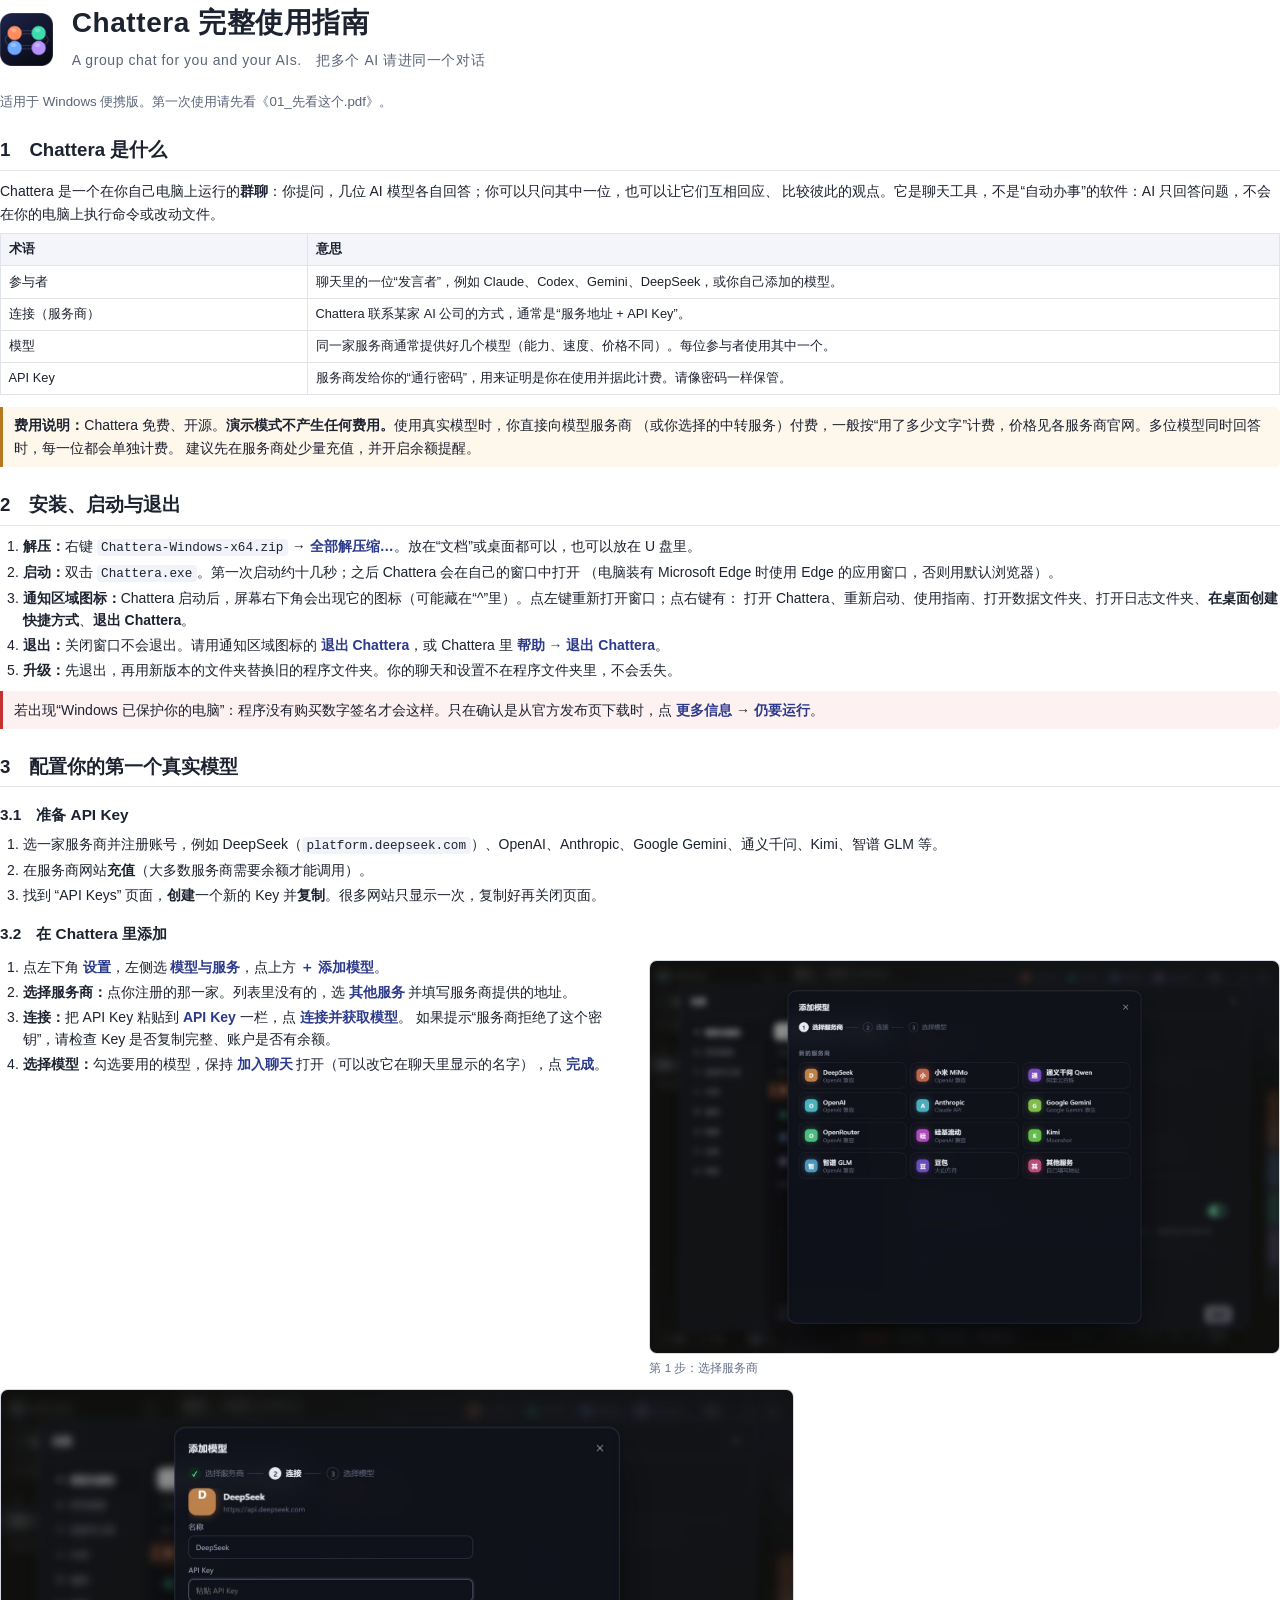
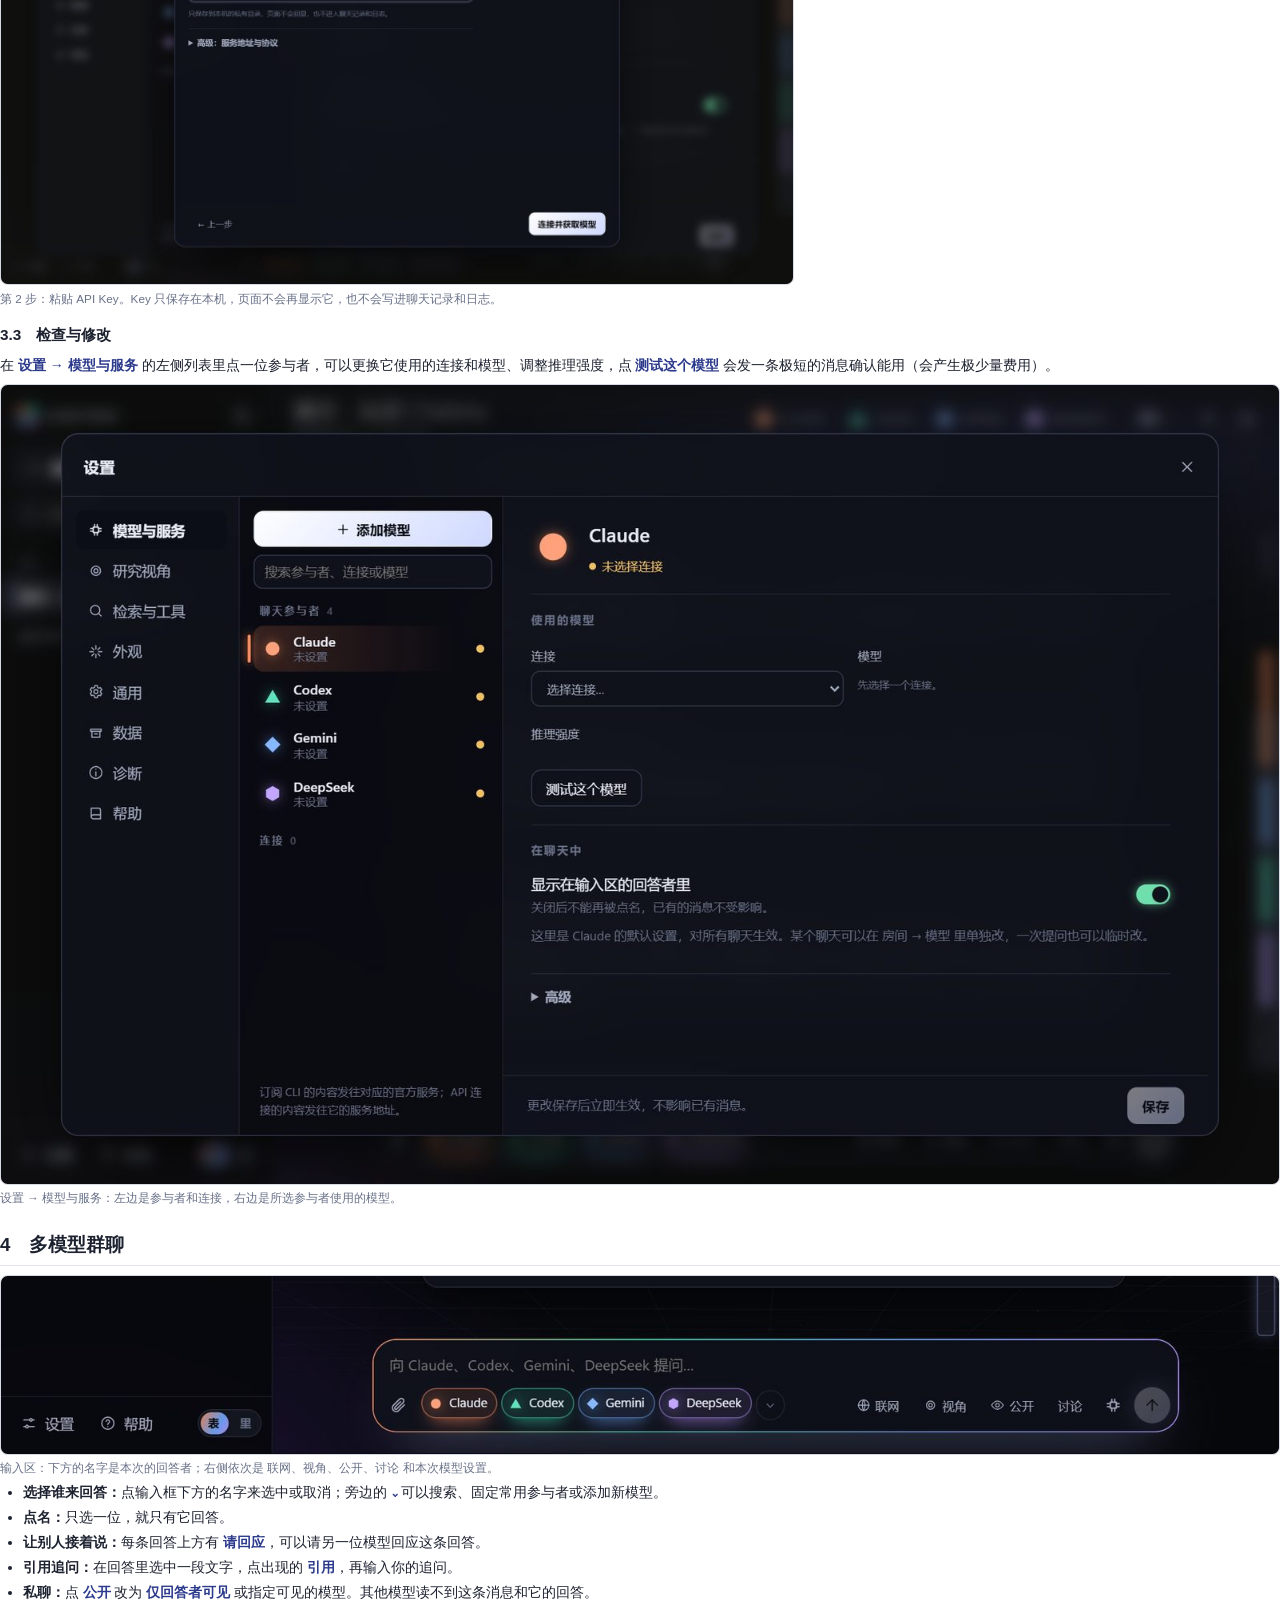
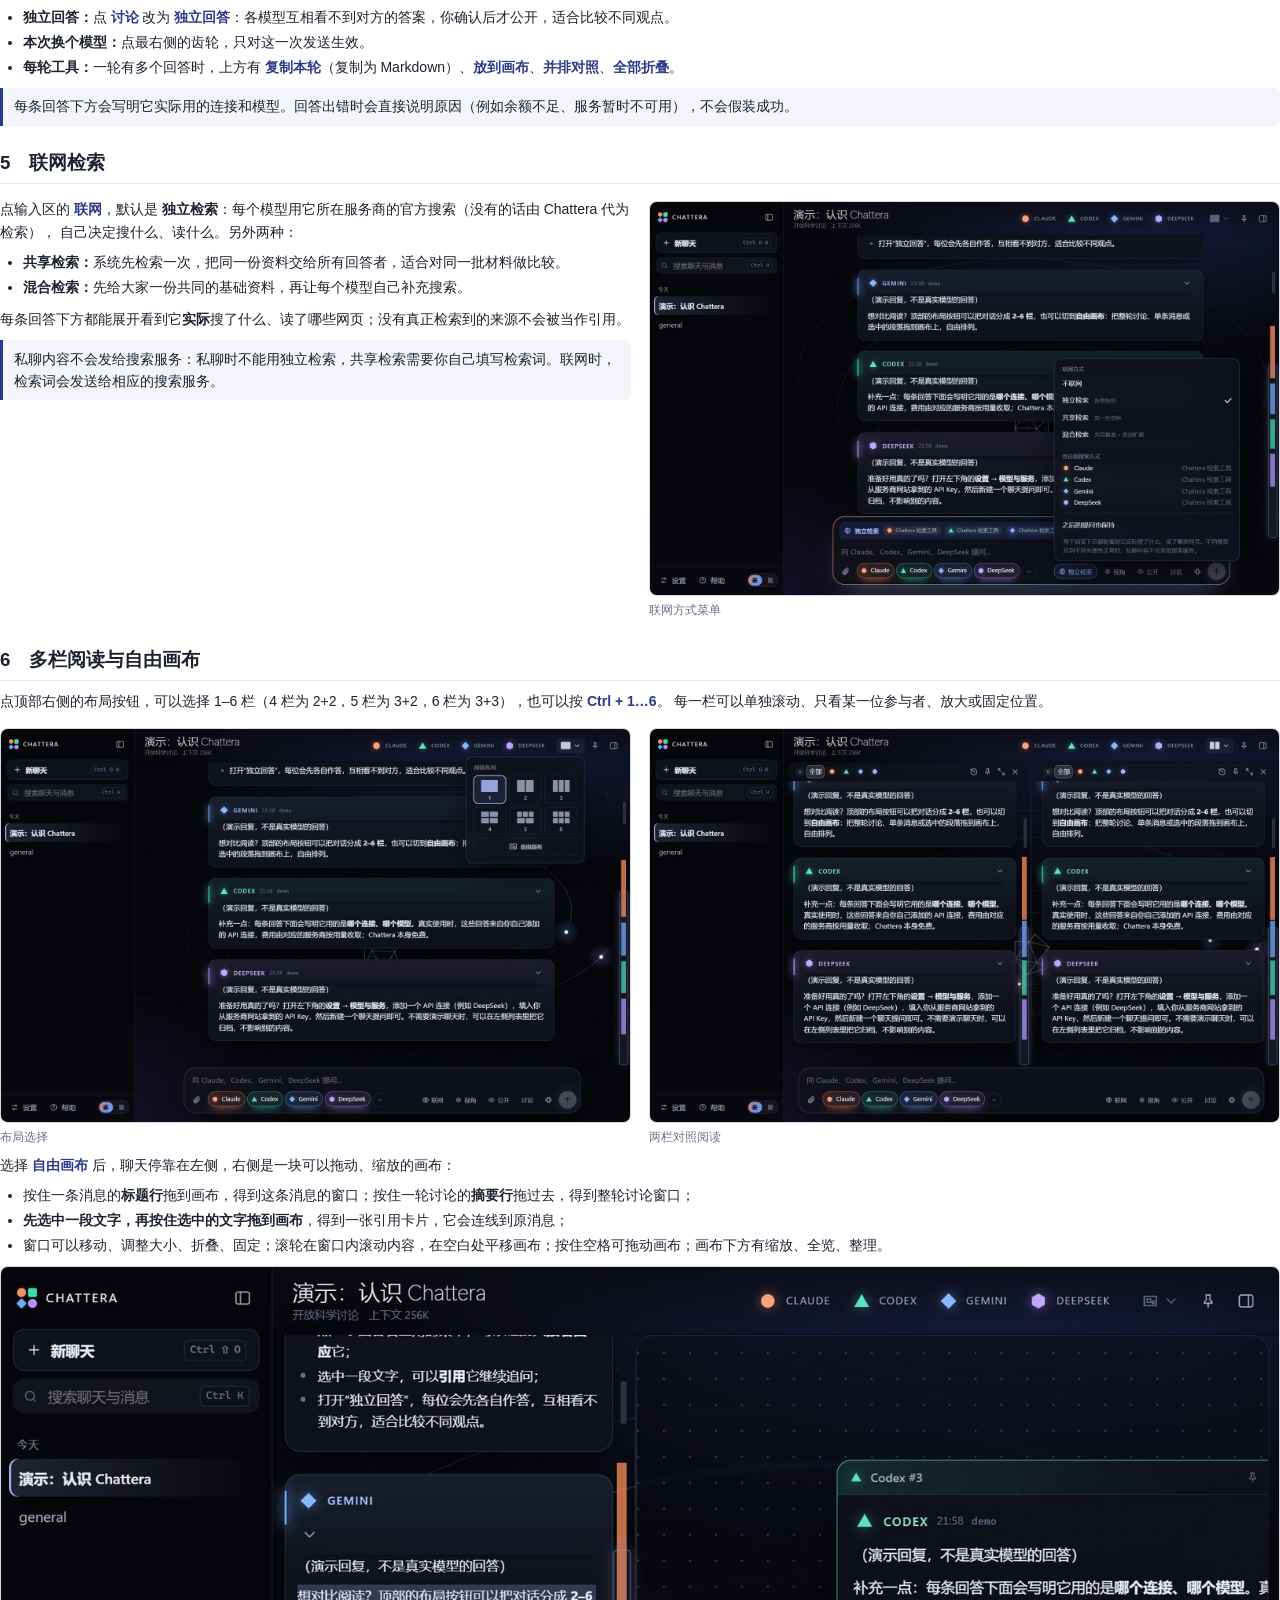
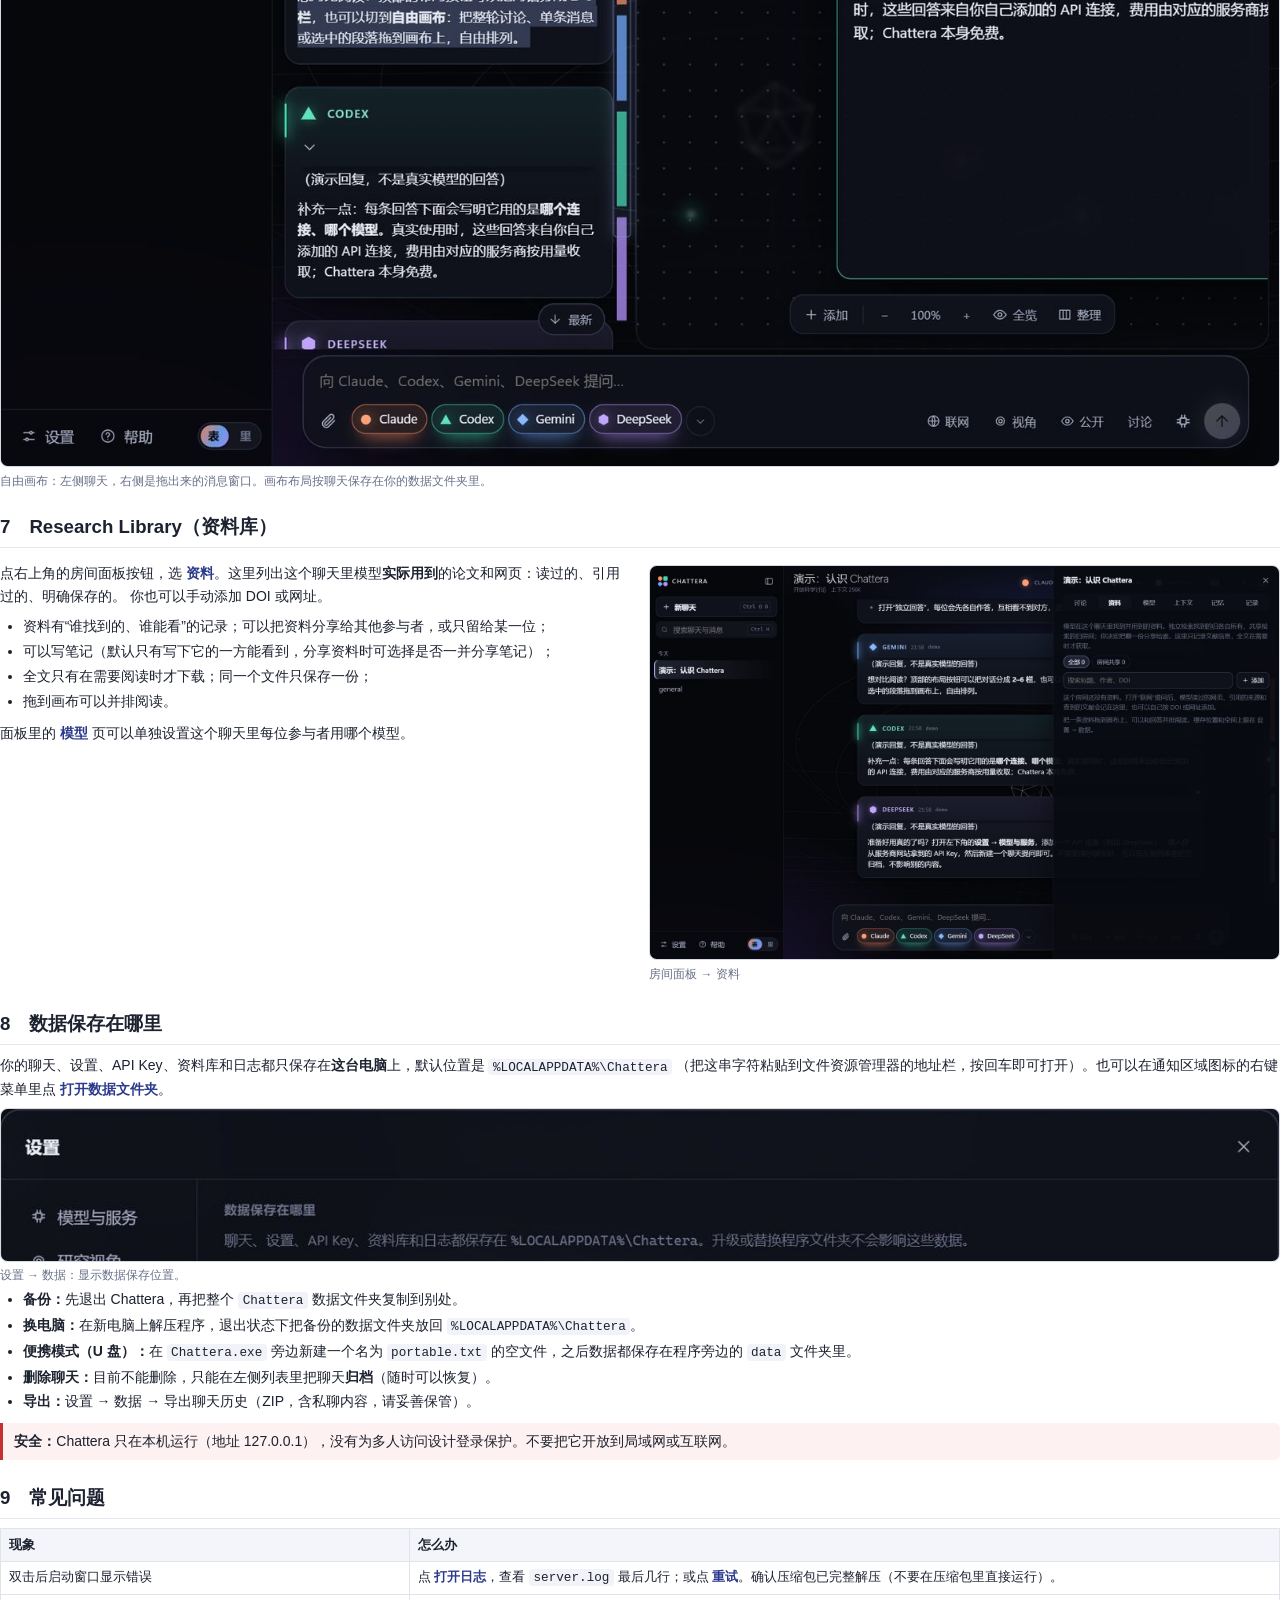
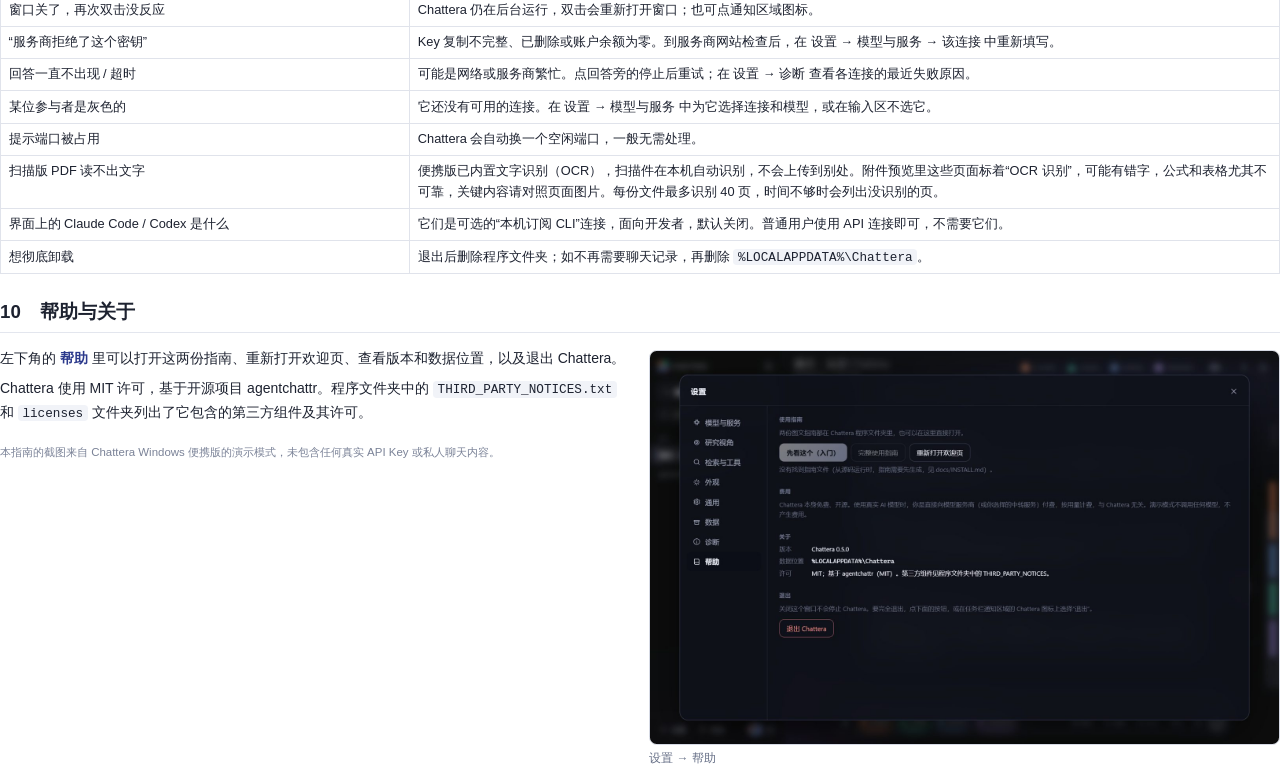
==== docs/user-guide/02_full.html @ 4029ac4f "Chattera 0.1.0: initial public release A group chat for you and your AIs. Local, chat-first multi-mo" ====
<!doctype html>
<html lang="zh-CN">
<head>
<meta charset="utf-8">
<title>Chattera 完整使用指南</title>
<link rel="stylesheet" href="guide.css">
</head>
<body>
<div class="cover">
  <img src="../../src/static/mc/favicon.ico" alt="">
  <div><h1>Chattera 完整使用指南<small>A group chat for you and your AIs.　把多个 AI 请进同一个对话</small></h1></div>
</div>
<p class="tag">适用于 Windows 便携版。第一次使用请先看《01_先看这个.pdf》。</p>

<h2>1　Chattera 是什么</h2>
<p>Chattera 是一个在你自己电脑上运行的<b>群聊</b>：你提问，几位 AI 模型各自回答；你可以只问其中一位，也可以让它们互相回应、
比较彼此的观点。它是聊天工具，不是“自动办事”的软件：AI 只回答问题，不会在你的电脑上执行命令或改动文件。</p>
<table>
  <tr><th style="width:24%">术语</th><th>意思</th></tr>
  <tr><td>参与者</td><td>聊天里的一位“发言者”，例如 Claude、Codex、Gemini、DeepSeek，或你自己添加的模型。</td></tr>
  <tr><td>连接（服务商）</td><td>Chattera 联系某家 AI 公司的方式，通常是“服务地址 + API Key”。</td></tr>
  <tr><td>模型</td><td>同一家服务商通常提供好几个模型（能力、速度、价格不同）。每位参与者使用其中一个。</td></tr>
  <tr><td>API Key</td><td>服务商发给你的“通行密码”，用来证明是你在使用并据此计费。请像密码一样保管。</td></tr>
</table>
<div class="note money"><b>费用说明：</b>Chattera 免费、开源。<b>演示模式不产生任何费用。</b>使用真实模型时，你直接向模型服务商
（或你选择的中转服务）付费，一般按“用了多少文字”计费，价格见各服务商官网。多位模型同时回答时，每一位都会单独计费。
建议先在服务商处少量充值，并开启余额提醒。</div>

<h2>2　安装、启动与退出</h2>
<ol>
  <li><b>解压：</b>右键 <code>Chattera-Windows-x64.zip</code> → <b class="ui">全部解压缩…</b>。放在“文档”或桌面都可以，也可以放在 U 盘里。</li>
  <li><b>启动：</b>双击 <code>Chattera.exe</code>。第一次启动约十几秒；之后 Chattera 会在自己的窗口中打开
  （电脑装有 Microsoft Edge 时使用 Edge 的应用窗口，否则用默认浏览器）。</li>
  <li><b>通知区域图标：</b>Chattera 启动后，屏幕右下角会出现它的图标（可能藏在“^”里）。点左键重新打开窗口；点右键有：
  打开 Chattera、重新启动、使用指南、打开数据文件夹、打开日志文件夹、<b>在桌面创建快捷方式</b>、<b>退出 Chattera</b>。</li>
  <li><b>退出：</b>关闭窗口不会退出。请用通知区域图标的 <b class="ui">退出 Chattera</b>，或 Chattera 里 <b class="ui">帮助 → 退出 Chattera</b>。</li>
  <li><b>升级：</b>先退出，再用新版本的文件夹替换旧的程序文件夹。你的聊天和设置不在程序文件夹里，不会丢失。</li>
</ol>
<div class="note warn">若出现“Windows 已保护你的电脑”：程序没有购买数字签名才会这样。只在确认是从官方发布页下载时，点 <b class="ui">更多信息</b> → <b class="ui">仍要运行</b>。</div>

<h2 class="pb">3　配置你的第一个真实模型</h2>
<h3>3.1　准备 API Key</h3>
<ol>
  <li>选一家服务商并注册账号，例如 DeepSeek（<code>platform.deepseek.com</code>）、OpenAI、Anthropic、Google Gemini、通义千问、Kimi、智谱 GLM 等。</li>
  <li>在服务商网站<b>充值</b>（大多数服务商需要余额才能调用）。</li>
  <li>找到 “API Keys” 页面，<b>创建</b>一个新的 Key 并<b>复制</b>。很多网站只显示一次，复制好再关闭页面。</li>
</ol>
<h3>3.2　在 Chattera 里添加</h3>
<div class="cols">
  <div>
    <ol>
      <li>点左下角 <b class="ui">设置</b>，左侧选 <b class="ui">模型与服务</b>，点上方 <b class="ui">＋ 添加模型</b>。</li>
      <li><b>选择服务商：</b>点你注册的那一家。列表里没有的，选 <b class="ui">其他服务</b> 并填写服务商提供的地址。</li>
      <li><b>连接：</b>把 API Key 粘贴到 <b class="ui">API Key</b> 一栏，点 <b class="ui">连接并获取模型</b>。
      如果提示“服务商拒绝了这个密钥”，请检查 Key 是否复制完整、账户是否有余额。</li>
      <li><b>选择模型：</b>勾选要用的模型，保持 <b class="ui">加入聊天</b> 打开（可以改它在聊天里显示的名字），点 <b class="ui">完成</b>。</li>
    </ol>
  </div>
  <figure><img src="img/06-add-provider.jpg" alt="选择服务商"><figcaption>第 1 步：选择服务商</figcaption></figure>
</div>
<figure class="half"><img src="img/07-add-deepseek.jpg" alt="填写 API Key"><figcaption>第 2 步：粘贴 API Key。Key 只保存在本机，页面不会再显示它，也不会写进聊天记录和日志。</figcaption></figure>
<h3>3.3　检查与修改</h3>
<p>在 <b class="ui">设置 → 模型与服务</b> 的左侧列表里点一位参与者，可以更换它使用的连接和模型、调整推理强度，点
<b class="ui">测试这个模型</b> 会发一条极短的消息确认能用（会产生极少量费用）。</p>
<figure><img src="img/05-settings-models.jpg" alt="模型与服务"><figcaption>设置 → 模型与服务：左边是参与者和连接，右边是所选参与者使用的模型。</figcaption></figure>

<h2>4　多模型群聊</h2>
<figure><img src="img/03-composer.jpg" alt="输入区"><figcaption>输入区：下方的名字是本次的回答者；右侧依次是 联网、视角、公开、讨论 和本次模型设置。</figcaption></figure>
<ul>
  <li><b>选择谁来回答：</b>点输入框下方的名字来选中或取消；旁边的 <b class="ui">⌄</b> 可以搜索、固定常用参与者或添加新模型。</li>
  <li><b>点名：</b>只选一位，就只有它回答。</li>
  <li><b>让别人接着说：</b>每条回答上方有 <b class="ui">请回应</b>，可以请另一位模型回应这条回答。</li>
  <li><b>引用追问：</b>在回答里选中一段文字，点出现的 <b class="ui">引用</b>，再输入你的追问。</li>
  <li><b>私聊：</b>点 <b class="ui">公开</b> 改为 <b class="ui">仅回答者可见</b> 或指定可见的模型。其他模型读不到这条消息和它的回答。</li>
  <li><b>独立回答：</b>点 <b class="ui">讨论</b> 改为 <b class="ui">独立回答</b>：各模型互相看不到对方的答案，你确认后才公开，适合比较不同观点。</li>
  <li><b>本次换个模型：</b>点最右侧的齿轮，只对这一次发送生效。</li>
  <li><b>每轮工具：</b>一轮有多个回答时，上方有 <b class="ui">复制本轮</b>（复制为 Markdown）、<b class="ui">放到画布</b>、<b class="ui">并排对照</b>、<b class="ui">全部折叠</b>。</li>
</ul>
<div class="note">每条回答下方会写明它实际用的连接和模型。回答出错时会直接说明原因（例如余额不足、服务暂时不可用），不会假装成功。</div>

<h2>5　联网检索</h2>
<div class="cols">
  <div>
    <p>点输入区的 <b class="ui">联网</b>，默认是 <b>独立检索</b>：每个模型用它所在服务商的官方搜索（没有的话由 Chattera 代为检索），
    自己决定搜什么、读什么。另外两种：</p>
    <ul>
      <li><b>共享检索：</b>系统先检索一次，把同一份资料交给所有回答者，适合对同一批材料做比较。</li>
      <li><b>混合检索：</b>先给大家一份共同的基础资料，再让每个模型自己补充搜索。</li>
    </ul>
    <p>每条回答下方都能展开看到它<b>实际</b>搜了什么、读了哪些网页；没有真正检索到的来源不会被当作引用。</p>
    <div class="note">私聊内容不会发给搜索服务：私聊时不能用独立检索，共享检索需要你自己填写检索词。联网时，检索词会发送给相应的搜索服务。</div>
  </div>
  <figure><img src="img/04-web-menu.jpg" alt="联网菜单"><figcaption>联网方式菜单</figcaption></figure>
</div>

<h2 class="pb">6　多栏阅读与自由画布</h2>
<p>点顶部右侧的布局按钮，可以选择 1–6 栏（4 栏为 2+2，5 栏为 3+2，6 栏为 3+3），也可以按 <b class="ui">Ctrl + 1…6</b>。
每一栏可以单独滚动、只看某一位参与者、放大或固定位置。</p>
<div class="cols">
  <figure><img src="img/11-layout-menu.jpg" alt="布局选择"><figcaption>布局选择</figcaption></figure>
  <figure><img src="img/12-two-columns.jpg" alt="两栏阅读"><figcaption>两栏对照阅读</figcaption></figure>
</div>
<p>选择 <b class="ui">自由画布</b> 后，聊天停靠在左侧，右侧是一块可以拖动、缩放的画布：</p>
<ul>
  <li>按住一条消息的<b>标题行</b>拖到画布，得到这条消息的窗口；按住一轮讨论的<b>摘要行</b>拖过去，得到整轮讨论窗口；</li>
  <li><b>先选中一段文字，再按住选中的文字拖到画布</b>，得到一张引用卡片，它会连线到原消息；</li>
  <li>窗口可以移动、调整大小、折叠、固定；滚轮在窗口内滚动内容，在空白处平移画布；按住空格可拖动画布；画布下方有缩放、全览、整理。</li>
</ul>
<figure><img src="img/13-canvas.jpg" alt="自由画布"><figcaption>自由画布：左侧聊天，右侧是拖出来的消息窗口。画布布局按聊天保存在你的数据文件夹里。</figcaption></figure>

<h2 class="pb">7　Research Library（资料库）</h2>
<div class="cols">
  <div>
    <p>点右上角的房间面板按钮，选 <b class="ui">资料</b>。这里列出这个聊天里模型<b>实际用到</b>的论文和网页：读过的、引用过的、明确保存的。
    你也可以手动添加 DOI 或网址。</p>
    <ul>
      <li>资料有“谁找到的、谁能看”的记录；可以把资料分享给其他参与者，或只留给某一位；</li>
      <li>可以写笔记（默认只有写下它的一方能看到，分享资料时可选择是否一并分享笔记）；</li>
      <li>全文只有在需要阅读时才下载；同一个文件只保存一份；</li>
      <li>拖到画布可以并排阅读。</li>
    </ul>
    <p>面板里的 <b class="ui">模型</b> 页可以单独设置这个聊天里每位参与者用哪个模型。</p>
  </div>
  <figure><img src="img/14-library.jpg" alt="资料库"><figcaption>房间面板 → 资料</figcaption></figure>
</div>

<h2>8　数据保存在哪里</h2>
<p>你的聊天、设置、API Key、资料库和日志都只保存在<b>这台电脑</b>上，默认位置是 <span class="path">%LOCALAPPDATA%\Chattera</span>
（把这串字符粘贴到文件资源管理器的地址栏，按回车即可打开）。也可以在通知区域图标的右键菜单里点 <b class="ui">打开数据文件夹</b>。</p>
<figure><img src="img/08-settings-data.jpg" alt="数据位置"><figcaption>设置 → 数据：显示数据保存位置。</figcaption></figure>
<ul>
  <li><b>备份：</b>先退出 Chattera，再把整个 <code>Chattera</code> 数据文件夹复制到别处。</li>
  <li><b>换电脑：</b>在新电脑上解压程序，退出状态下把备份的数据文件夹放回 <span class="path">%LOCALAPPDATA%\Chattera</span>。</li>
  <li><b>便携模式（U 盘）：</b>在 <code>Chattera.exe</code> 旁边新建一个名为 <code>portable.txt</code> 的空文件，之后数据都保存在程序旁边的 <code>data</code> 文件夹里。</li>
  <li><b>删除聊天：</b>目前不能删除，只能在左侧列表里把聊天<b>归档</b>（随时可以恢复）。</li>
  <li><b>导出：</b>设置 → 数据 → 导出聊天历史（ZIP，含私聊内容，请妥善保管）。</li>
</ul>
<div class="note warn"><b>安全：</b>Chattera 只在本机运行（地址 127.0.0.1），没有为多人访问设计登录保护。不要把它开放到局域网或互联网。</div>

<h2 class="pb">9　常见问题</h2>
<table>
  <tr><th style="width:32%">现象</th><th>怎么办</th></tr>
  <tr><td>双击后启动窗口显示错误</td><td>点 <b class="ui">打开日志</b>，查看 <code>server.log</code> 最后几行；或点 <b class="ui">重试</b>。确认压缩包已完整解压（不要在压缩包里直接运行）。</td></tr>
  <tr><td>窗口关了，再次双击没反应</td><td>Chattera 仍在后台运行，双击会重新打开窗口；也可点通知区域图标。</td></tr>
  <tr><td>“服务商拒绝了这个密钥”</td><td>Key 复制不完整、已删除或账户余额为零。到服务商网站检查后，在 设置 → 模型与服务 → 该连接 中重新填写。</td></tr>
  <tr><td>回答一直不出现 / 超时</td><td>可能是网络或服务商繁忙。点回答旁的停止后重试；在 设置 → 诊断 查看各连接的最近失败原因。</td></tr>
  <tr><td>某位参与者是灰色的</td><td>它还没有可用的连接。在 设置 → 模型与服务 中为它选择连接和模型，或在输入区不选它。</td></tr>
  <tr><td>提示端口被占用</td><td>Chattera 会自动换一个空闲端口，一般无需处理。</td></tr>
  <tr><td>扫描版 PDF 读不出文字</td><td>便携版已内置文字识别（OCR），扫描件在本机自动识别，不会上传到别处。附件预览里这些页面标着“OCR 识别”，可能有错字，公式和表格尤其不可靠，关键内容请对照页面图片。每份文件最多识别 40 页，时间不够时会列出没识别的页。</td></tr>
  <tr><td>界面上的 Claude Code / Codex 是什么</td><td>它们是可选的“本机订阅 CLI”连接，面向开发者，默认关闭。普通用户使用 API 连接即可，不需要它们。</td></tr>
  <tr><td>想彻底卸载</td><td>退出后删除程序文件夹；如不再需要聊天记录，再删除 <span class="path">%LOCALAPPDATA%\Chattera</span>。</td></tr>
</table>

<h2>10　帮助与关于</h2>
<div class="cols">
  <div>
    <p>左下角的 <b class="ui">帮助</b> 里可以打开这两份指南、重新打开欢迎页、查看版本和数据位置，以及退出 Chattera。</p>
    <p>Chattera 使用 MIT 许可，基于开源项目 agentchattr。程序文件夹中的 <code>THIRD_PARTY_NOTICES.txt</code> 和
    <code>licenses</code> 文件夹列出了它包含的第三方组件及其许可。</p>
    <p class="foot">本指南的截图来自 Chattera Windows 便携版的演示模式，未包含任何真实 API Key 或私人聊天内容。</p>
  </div>
  <figure><img src="img/09-settings-help.jpg" alt="帮助"><figcaption>设置 → 帮助</figcaption></figure>
</div>
</body>
</html>
---- docs/user-guide/guide.css ----
/* Print styles for the Chattera user guides (rendered to PDF by build_guides.js). */
@page { size: A4; margin: 14mm 15mm 14mm 15mm; }
* { box-sizing: border-box; }
html { font-family: "Microsoft YaHei UI", "Microsoft YaHei", "PingFang SC", "Noto Sans CJK SC", sans-serif; color: #1d2230; font-size: 10.5pt; line-height: 1.62; }
body { margin: 0; }
h1 { font-size: 21pt; margin: 0 0 2mm; letter-spacing: .02em; }
h1 small { display: block; font-size: 10.5pt; font-weight: 400; color: #5b6478; margin-top: 1mm; }
h2 { font-size: 14pt; margin: 6mm 0 2.5mm; padding-bottom: 1.2mm; border-bottom: 1.5px solid #e3e6ee; }
h3 { font-size: 11.5pt; margin: 4mm 0 1.5mm; }
p { margin: 1.2mm 0 2mm; }
ul, ol { margin: 1mm 0 2.5mm; padding-left: 6mm; }
li { margin: .6mm 0; }
code, .path { font-family: Consolas, "Cascadia Mono", monospace; font-size: 9.5pt; background: #f1f3f8; padding: .2mm 1.2mm; border-radius: 1mm; }
b.ui { font-weight: 700; color: #2c3a8c; }
.cover { display: flex; align-items: center; gap: 5mm; margin-bottom: 3mm; }
.cover img { width: 14mm; height: 14mm; }
.tag { color: #5b6478; font-size: 10pt; }
.step { display: grid; grid-template-columns: 9mm 1fr; gap: 2mm; margin: 3mm 0; break-inside: avoid; }
.num { width: 8mm; height: 8mm; border-radius: 50%; background: #2c3a8c; color: #fff; font-weight: 700; display: grid; place-items: center; font-size: 11pt; margin-top: .6mm; }
.step h3 { margin-top: .8mm; }
figure { margin: 2mm 0 1mm; break-inside: avoid; }
figure img { width: 100%; border-radius: 2mm; border: 1px solid #d5d9e4; display: block; }
figure.half img { width: 62%; }
figure.third img { width: 46%; }
figcaption { font-size: 8.8pt; color: #687188; margin-top: 1mm; }
.note { border-left: 3px solid #2c3a8c; background: #f3f5fb; padding: 2mm 3mm; margin: 2.5mm 0; border-radius: 0 1.5mm 1.5mm 0; break-inside: avoid; }
.money { border-left-color: #b7791f; background: #fdf7ec; }
.warn { border-left-color: #c53030; background: #fdf1f1; }
.files { font-family: Consolas, monospace; font-size: 9.3pt; background: #f6f7fa; border: 1px solid #e3e6ee; border-radius: 2mm; padding: 2mm 3mm; white-space: pre; line-height: 1.5; }
table { border-collapse: collapse; width: 100%; margin: 2mm 0 3mm; font-size: 9.6pt; break-inside: avoid; }
th, td { border: 1px solid #e0e3eb; padding: 1.4mm 2mm; text-align: left; vertical-align: top; }
th { background: #f3f5fa; }
.cols { display: grid; grid-template-columns: 1fr 1fr; gap: 5mm; align-items: start; }
.pb { break-before: page; }
.foot { margin-top: 5mm; font-size: 8.6pt; color: #7a8297; }
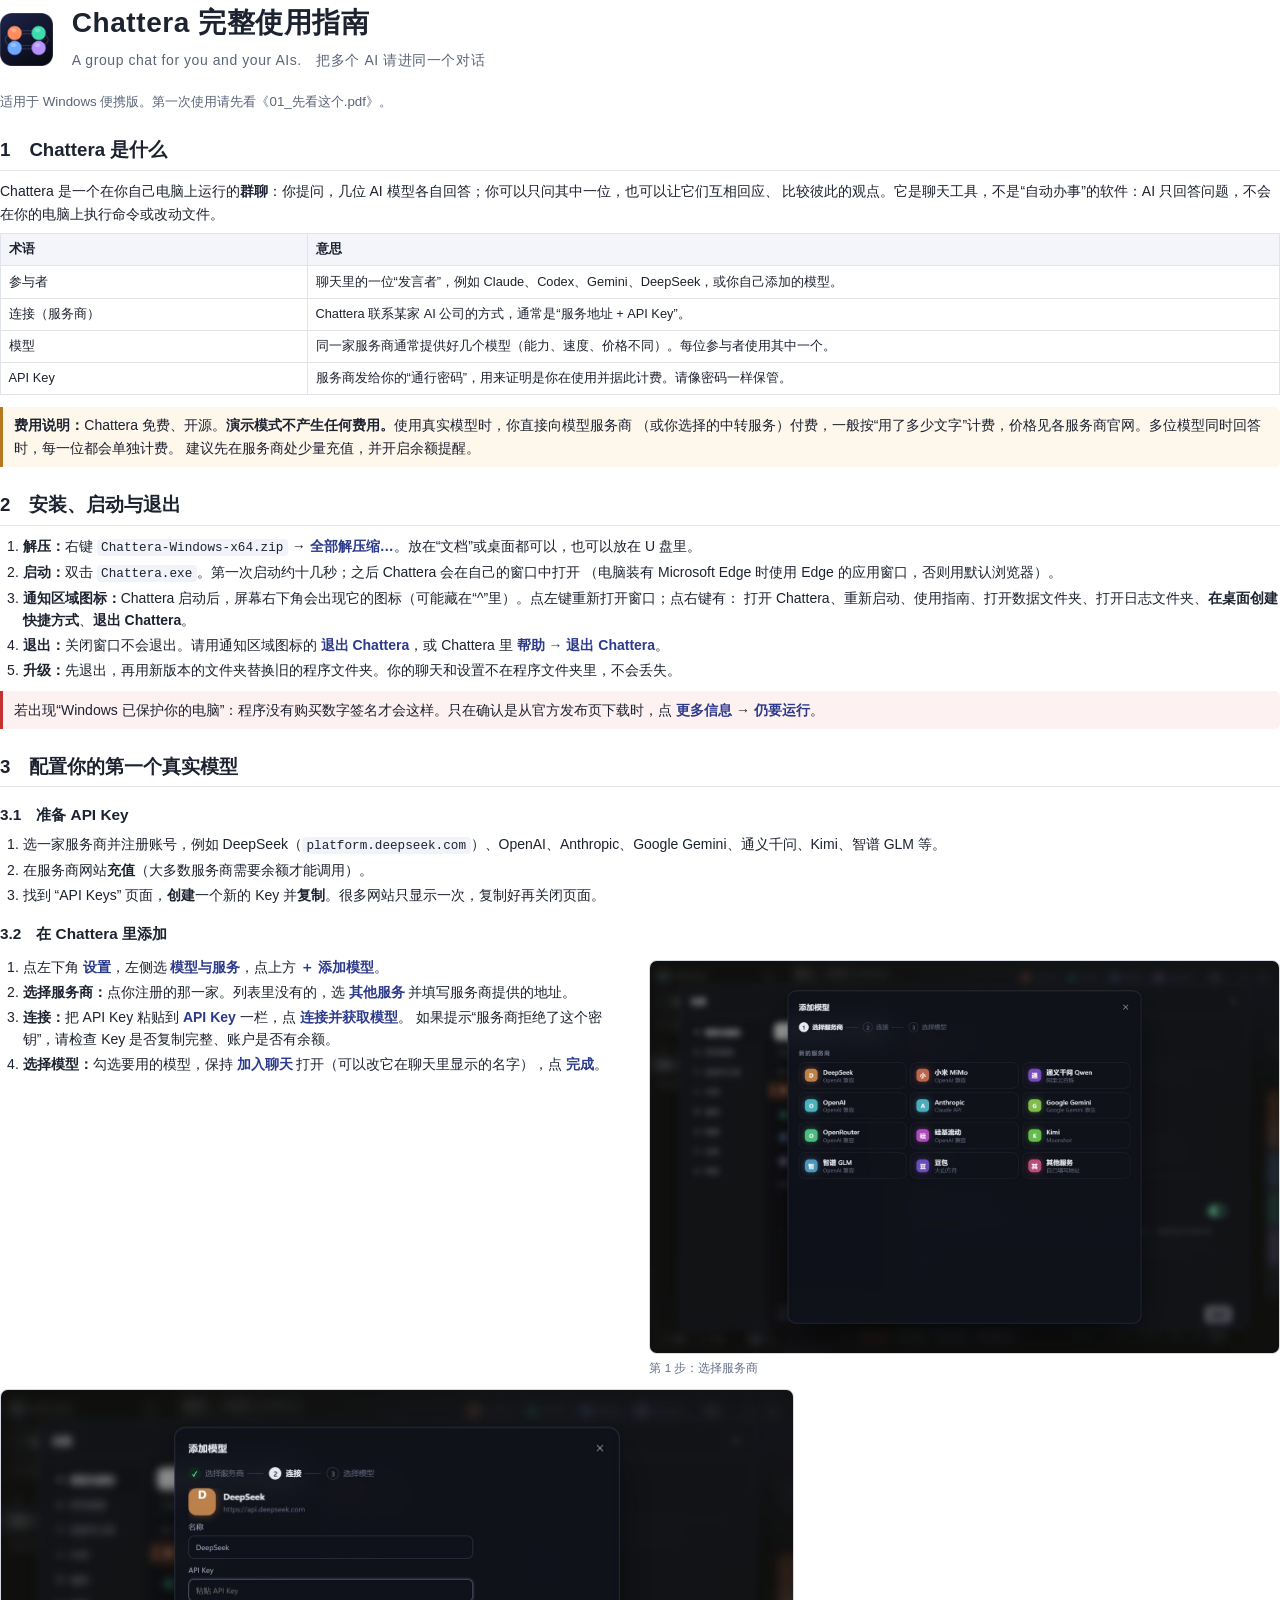
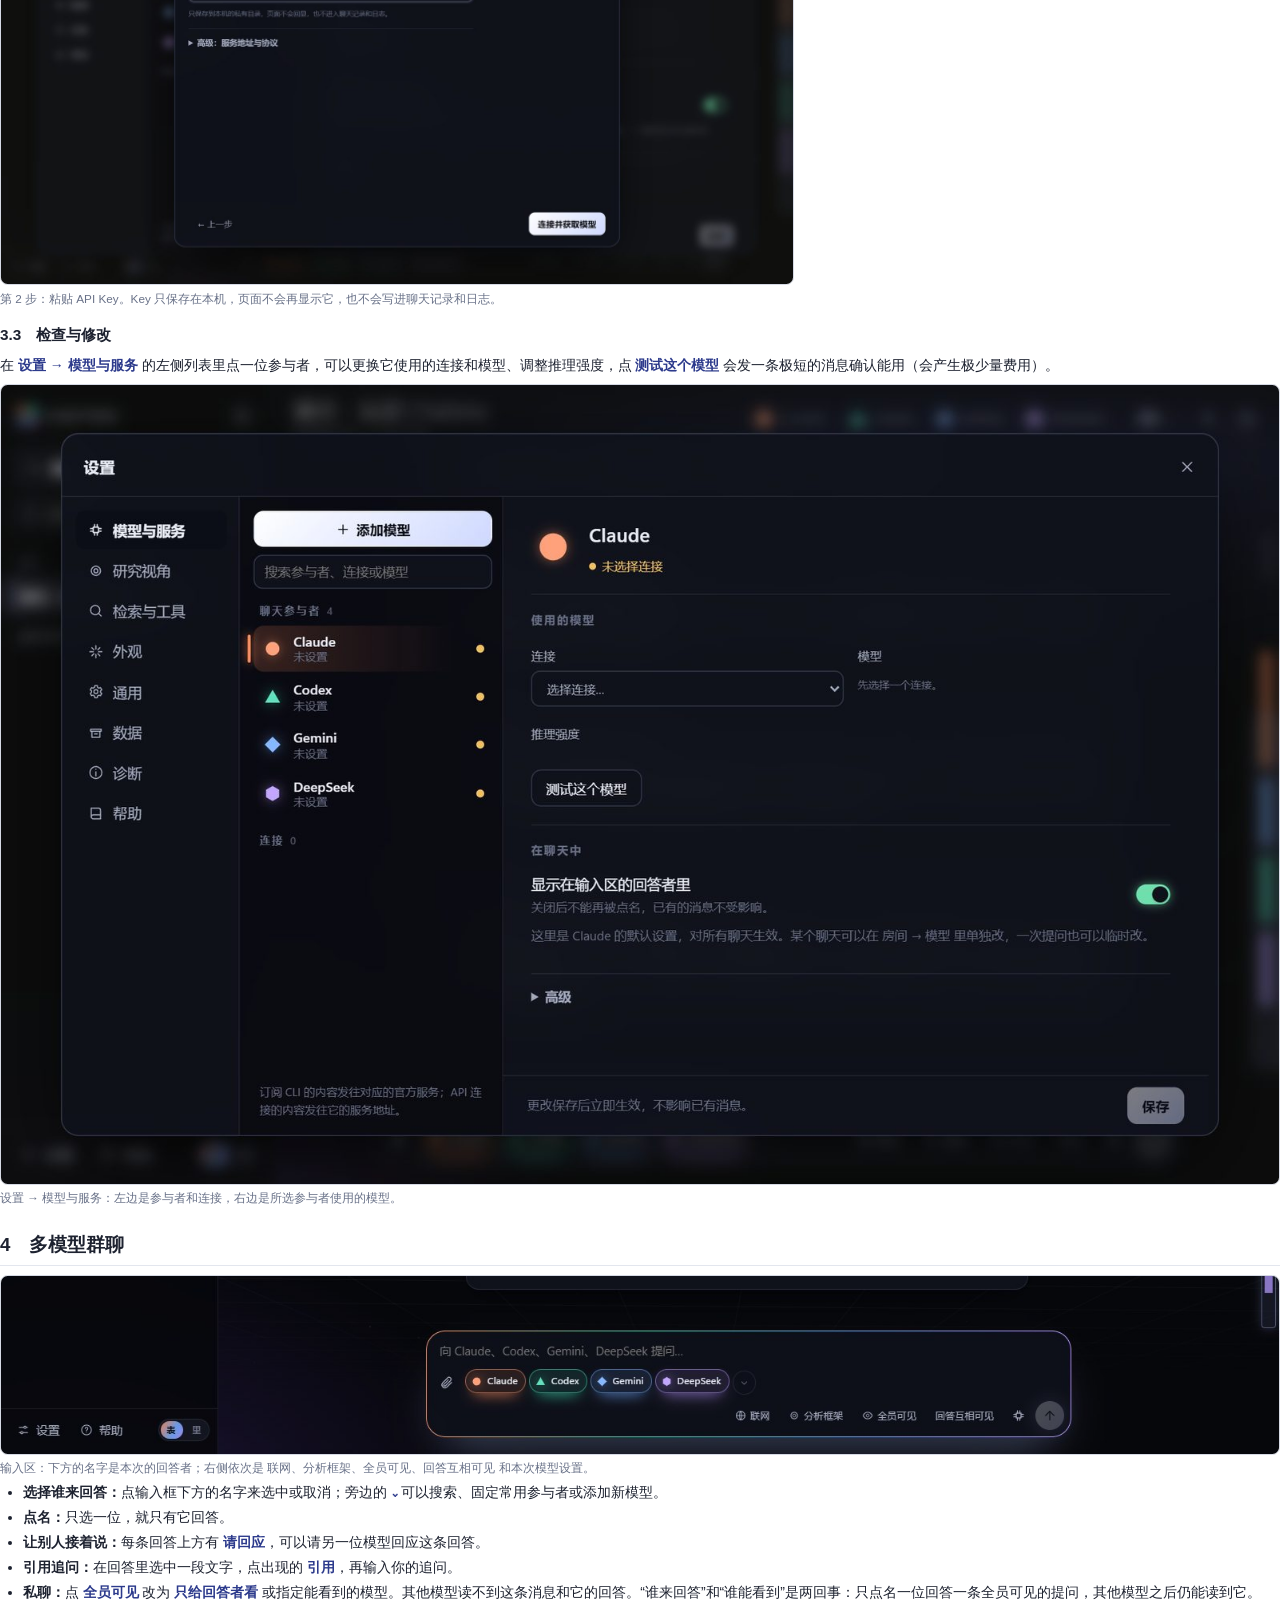
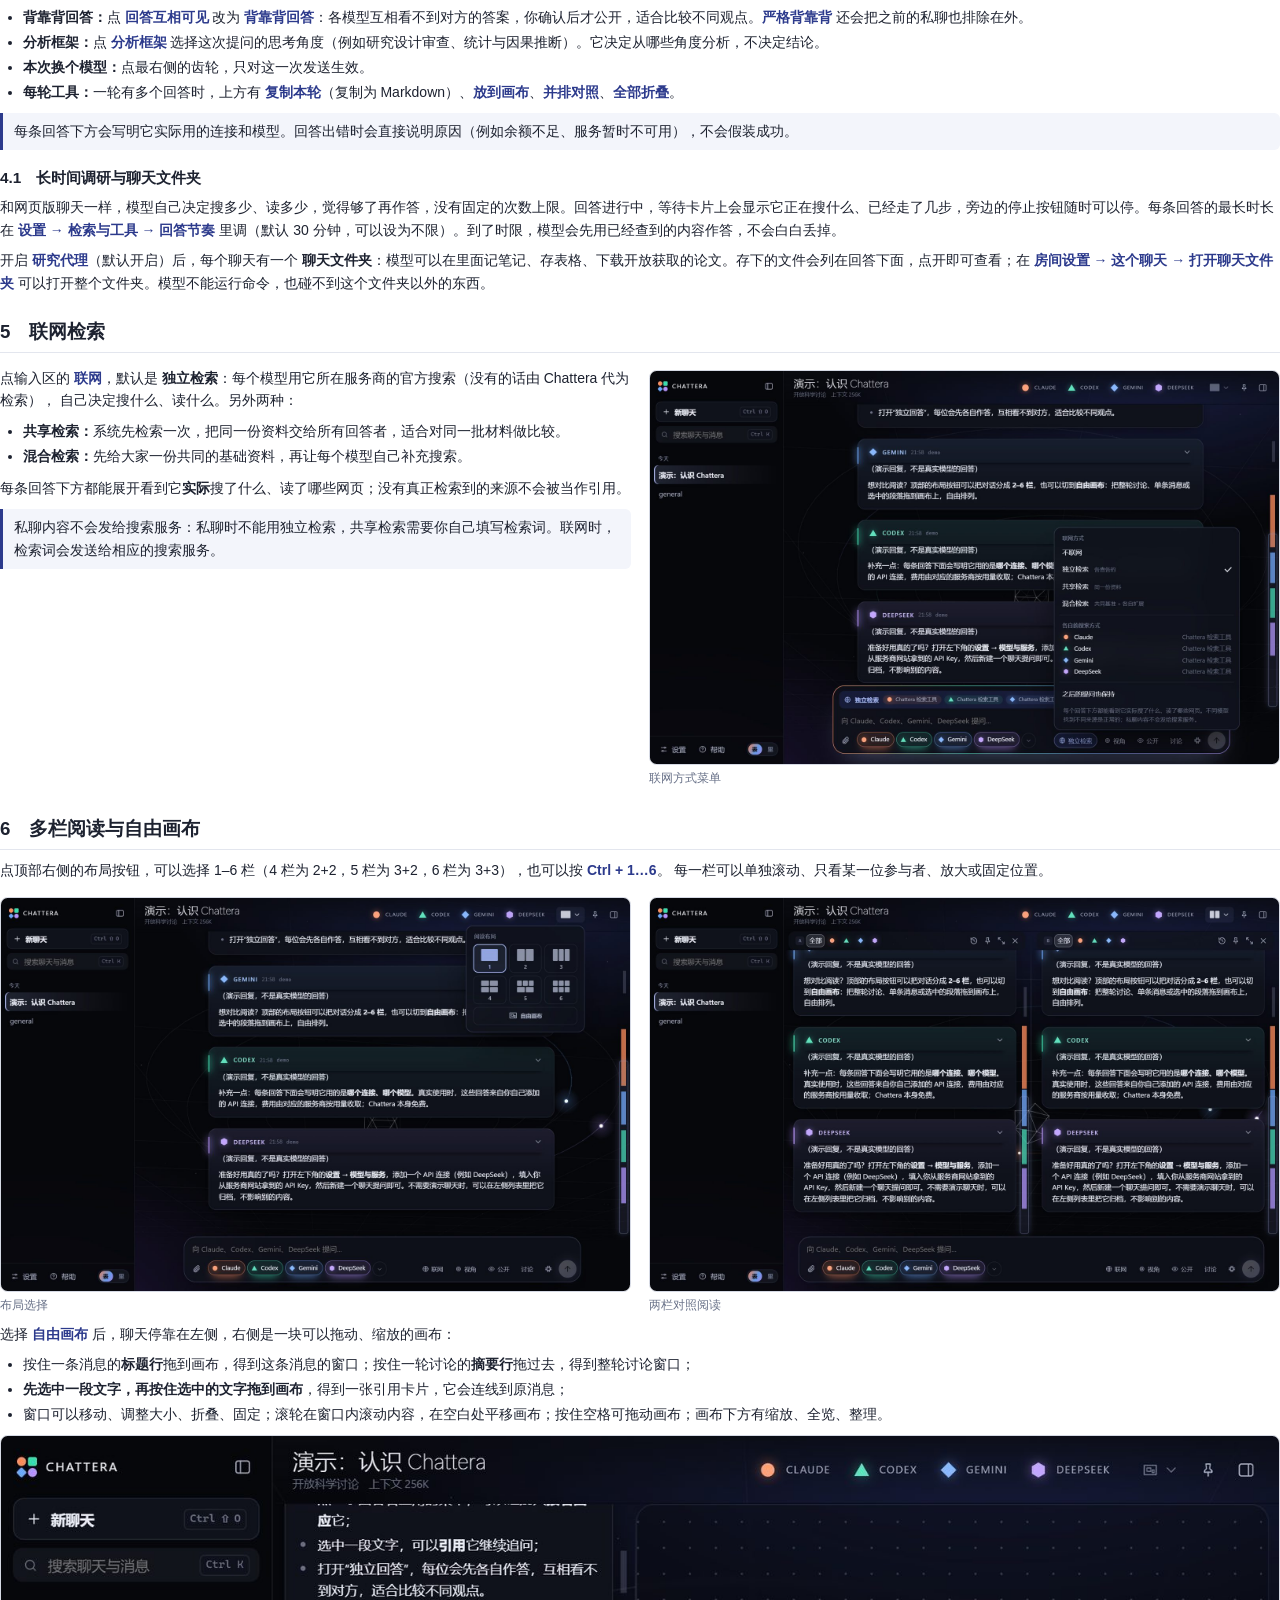
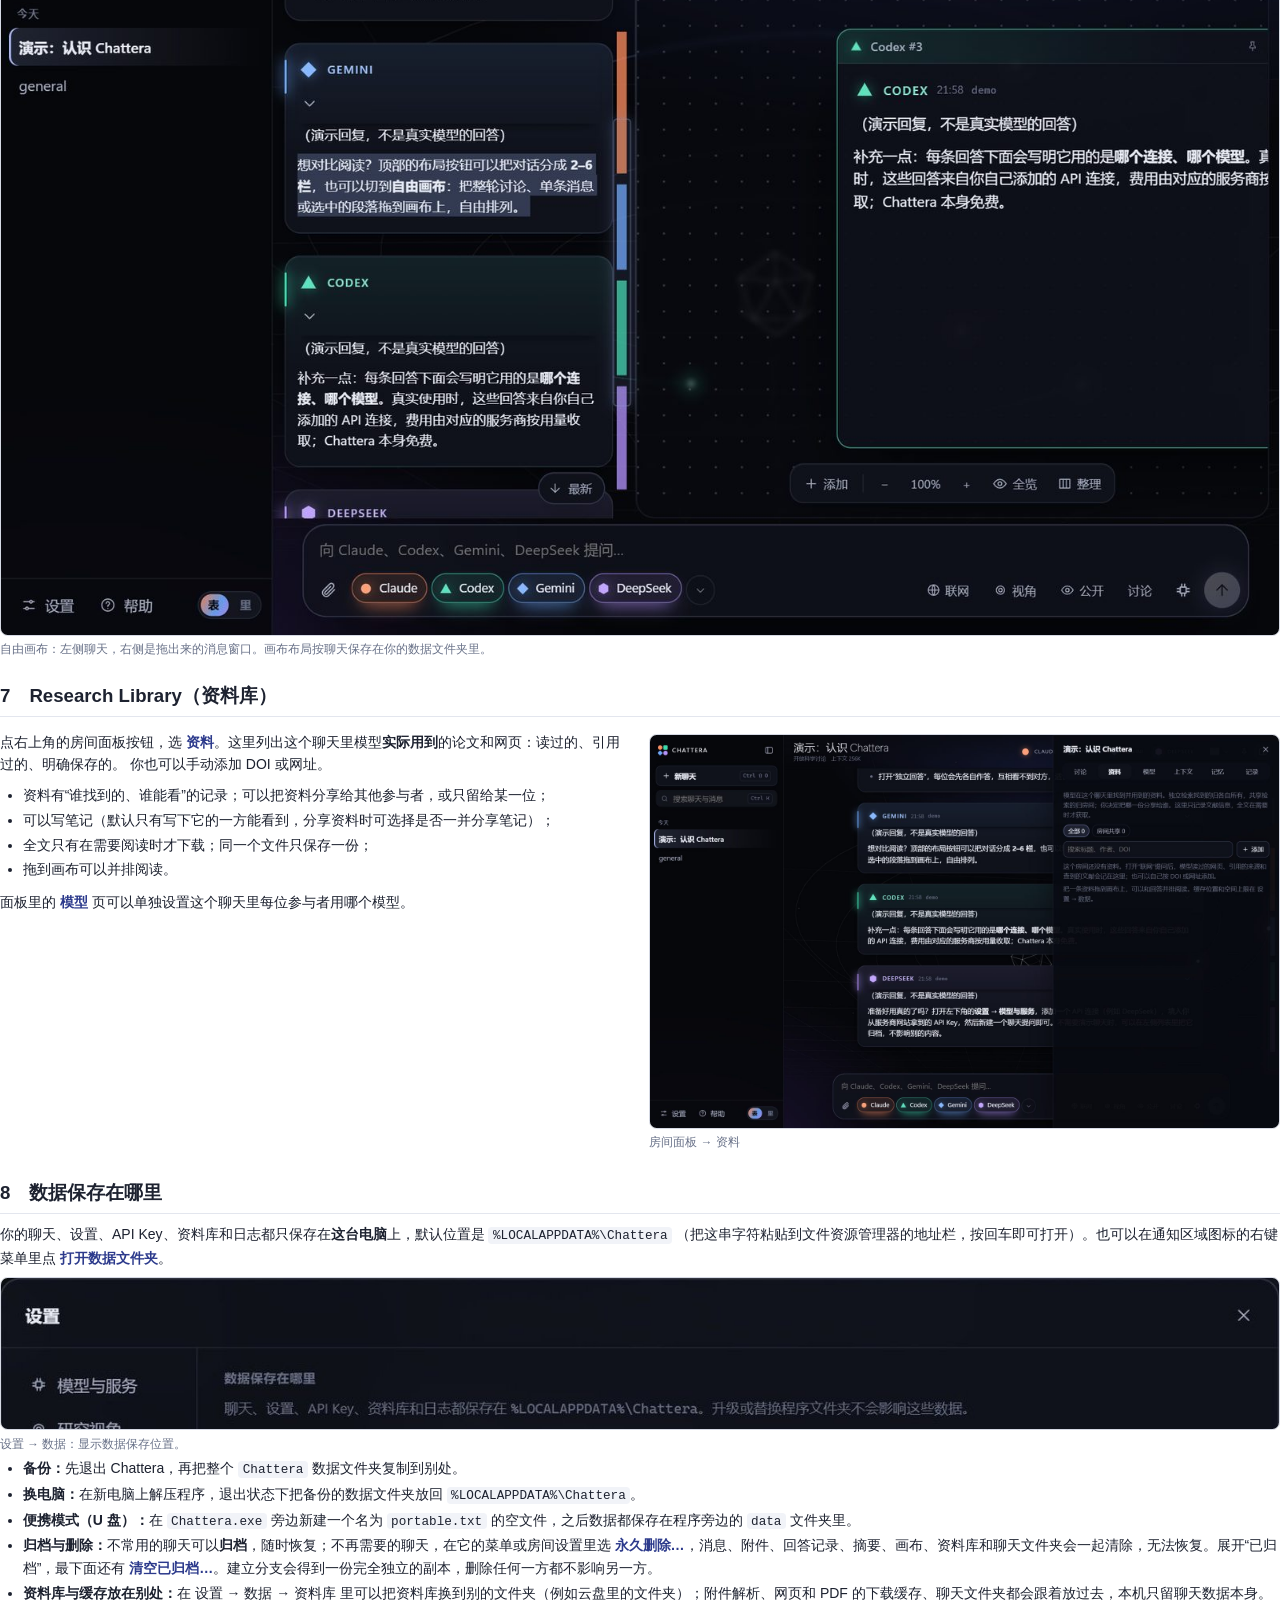
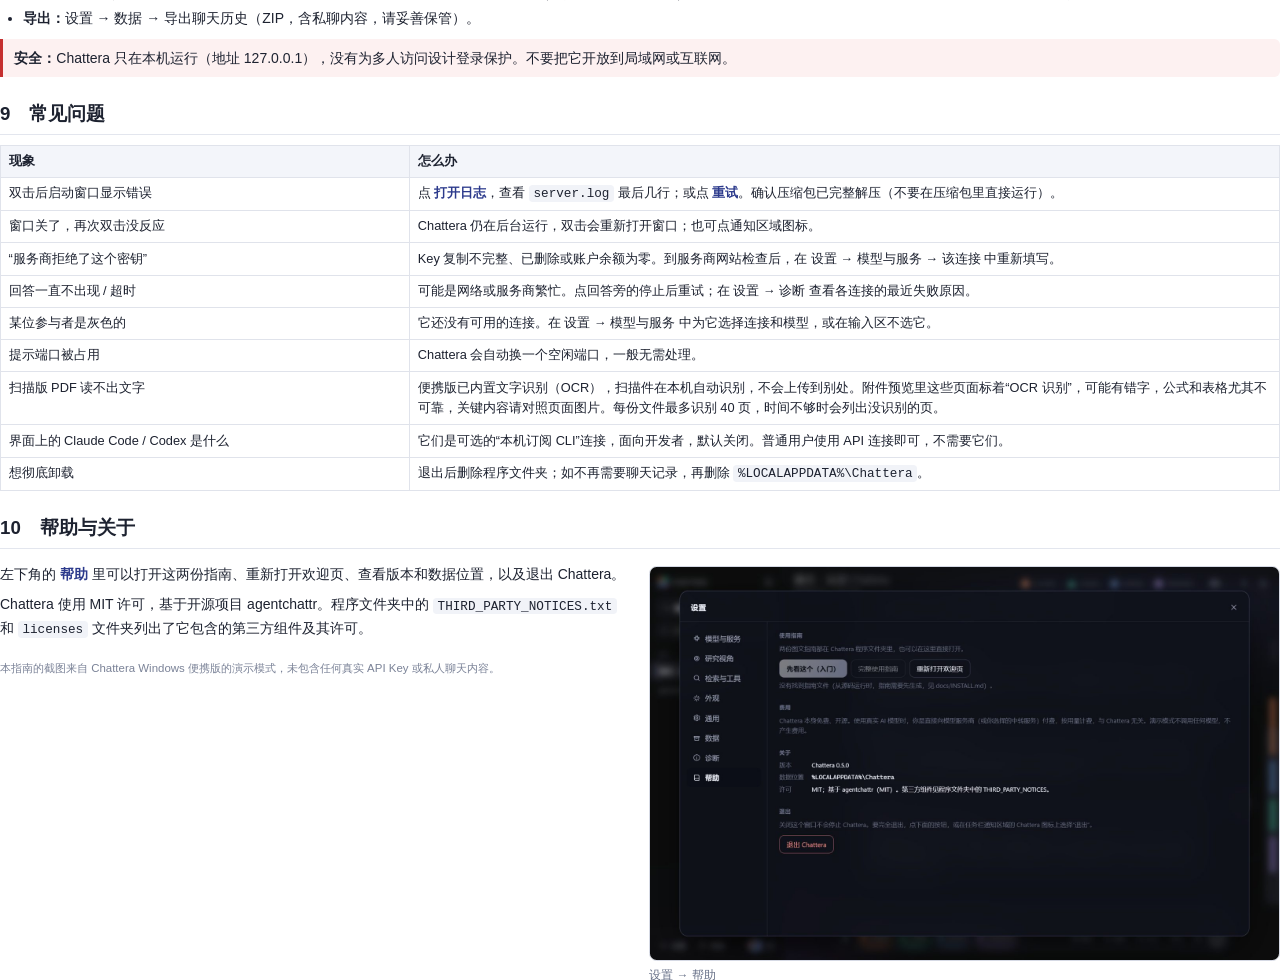
==== commit fbe14e44: "Chattera 0.2.0: docs, guide and demo use the new wording Version 0.2.0 with a consolidated changelog" ====
--- a/docs/user-guide/02_full.html
+++ b/docs/user-guide/02_full.html
@@ -65,18 +65,22 @@
 <figure><img src="img/05-settings-models.jpg" alt="模型与服务"><figcaption>设置 → 模型与服务：左边是参与者和连接，右边是所选参与者使用的模型。</figcaption></figure>
 
 <h2>4　多模型群聊</h2>
-<figure><img src="img/03-composer.jpg" alt="输入区"><figcaption>输入区：下方的名字是本次的回答者；右侧依次是 联网、视角、公开、讨论 和本次模型设置。</figcaption></figure>
+<figure><img src="img/03-composer.jpg" alt="输入区"><figcaption>输入区：下方的名字是本次的回答者；右侧依次是 联网、分析框架、全员可见、回答互相可见 和本次模型设置。</figcaption></figure>
 <ul>
   <li><b>选择谁来回答：</b>点输入框下方的名字来选中或取消；旁边的 <b class="ui">⌄</b> 可以搜索、固定常用参与者或添加新模型。</li>
   <li><b>点名：</b>只选一位，就只有它回答。</li>
   <li><b>让别人接着说：</b>每条回答上方有 <b class="ui">请回应</b>，可以请另一位模型回应这条回答。</li>
   <li><b>引用追问：</b>在回答里选中一段文字，点出现的 <b class="ui">引用</b>，再输入你的追问。</li>
-  <li><b>私聊：</b>点 <b class="ui">公开</b> 改为 <b class="ui">仅回答者可见</b> 或指定可见的模型。其他模型读不到这条消息和它的回答。</li>
-  <li><b>独立回答：</b>点 <b class="ui">讨论</b> 改为 <b class="ui">独立回答</b>：各模型互相看不到对方的答案，你确认后才公开，适合比较不同观点。</li>
+  <li><b>私聊：</b>点 <b class="ui">全员可见</b> 改为 <b class="ui">只给回答者看</b> 或指定能看到的模型。其他模型读不到这条消息和它的回答。“谁来回答”和“谁能看到”是两回事：只点名一位回答一条全员可见的提问，其他模型之后仍能读到它。</li>
+  <li><b>背靠背回答：</b>点 <b class="ui">回答互相可见</b> 改为 <b class="ui">背靠背回答</b>：各模型互相看不到对方的答案，你确认后才公开，适合比较不同观点。<b class="ui">严格背靠背</b> 还会把之前的私聊也排除在外。</li>
+  <li><b>分析框架：</b>点 <b class="ui">分析框架</b> 选择这次提问的思考角度（例如研究设计审查、统计与因果推断）。它决定从哪些角度分析，不决定结论。</li>
   <li><b>本次换个模型：</b>点最右侧的齿轮，只对这一次发送生效。</li>
   <li><b>每轮工具：</b>一轮有多个回答时，上方有 <b class="ui">复制本轮</b>（复制为 Markdown）、<b class="ui">放到画布</b>、<b class="ui">并排对照</b>、<b class="ui">全部折叠</b>。</li>
 </ul>
 <div class="note">每条回答下方会写明它实际用的连接和模型。回答出错时会直接说明原因（例如余额不足、服务暂时不可用），不会假装成功。</div>
+<h3>4.1　长时间调研与聊天文件夹</h3>
+<p>和网页版聊天一样，模型自己决定搜多少、读多少，觉得够了再作答，没有固定的次数上限。回答进行中，等待卡片上会显示它正在搜什么、已经走了几步，旁边的停止按钮随时可以停。每条回答的最长时长在 <b class="ui">设置 → 检索与工具 → 回答节奏</b> 里调（默认 30 分钟，可以设为不限）。到了时限，模型会先用已经查到的内容作答，不会白白丢掉。</p>
+<p>开启 <b class="ui">研究代理</b>（默认开启）后，每个聊天有一个 <b>聊天文件夹</b>：模型可以在里面记笔记、存表格、下载开放获取的论文。存下的文件会列在回答下面，点开即可查看；在 <b class="ui">房间设置 → 这个聊天 → 打开聊天文件夹</b> 可以打开整个文件夹。模型不能运行命令，也碰不到这个文件夹以外的东西。</p>
 
 <h2>5　联网检索</h2>
 <div class="cols">
@@ -132,7 +136,8 @@
   <li><b>备份：</b>先退出 Chattera，再把整个 <code>Chattera</code> 数据文件夹复制到别处。</li>
   <li><b>换电脑：</b>在新电脑上解压程序，退出状态下把备份的数据文件夹放回 <span class="path">%LOCALAPPDATA%\Chattera</span>。</li>
   <li><b>便携模式（U 盘）：</b>在 <code>Chattera.exe</code> 旁边新建一个名为 <code>portable.txt</code> 的空文件，之后数据都保存在程序旁边的 <code>data</code> 文件夹里。</li>
-  <li><b>删除聊天：</b>目前不能删除，只能在左侧列表里把聊天<b>归档</b>（随时可以恢复）。</li>
+  <li><b>归档与删除：</b>不常用的聊天可以<b>归档</b>，随时恢复；不再需要的聊天，在它的菜单或房间设置里选 <b class="ui">永久删除…</b>，消息、附件、回答记录、摘要、画布、资料库和聊天文件夹会一起清除，无法恢复。展开“已归档”，最下面还有 <b class="ui">清空已归档…</b>。建立分支会得到一份完全独立的副本，删除任何一方都不影响另一方。</li>
+  <li><b>资料库与缓存放在别处：</b>在 设置 → 数据 → 资料库 里可以把资料库换到别的文件夹（例如云盘里的文件夹）；附件解析、网页和 PDF 的下载缓存、聊天文件夹都会跟着放过去，本机只留聊天数据本身。</li>
   <li><b>导出：</b>设置 → 数据 → 导出聊天历史（ZIP，含私聊内容，请妥善保管）。</li>
 </ul>
 <div class="note warn"><b>安全：</b>Chattera 只在本机运行（地址 127.0.0.1），没有为多人访问设计登录保护。不要把它开放到局域网或互联网。</div>
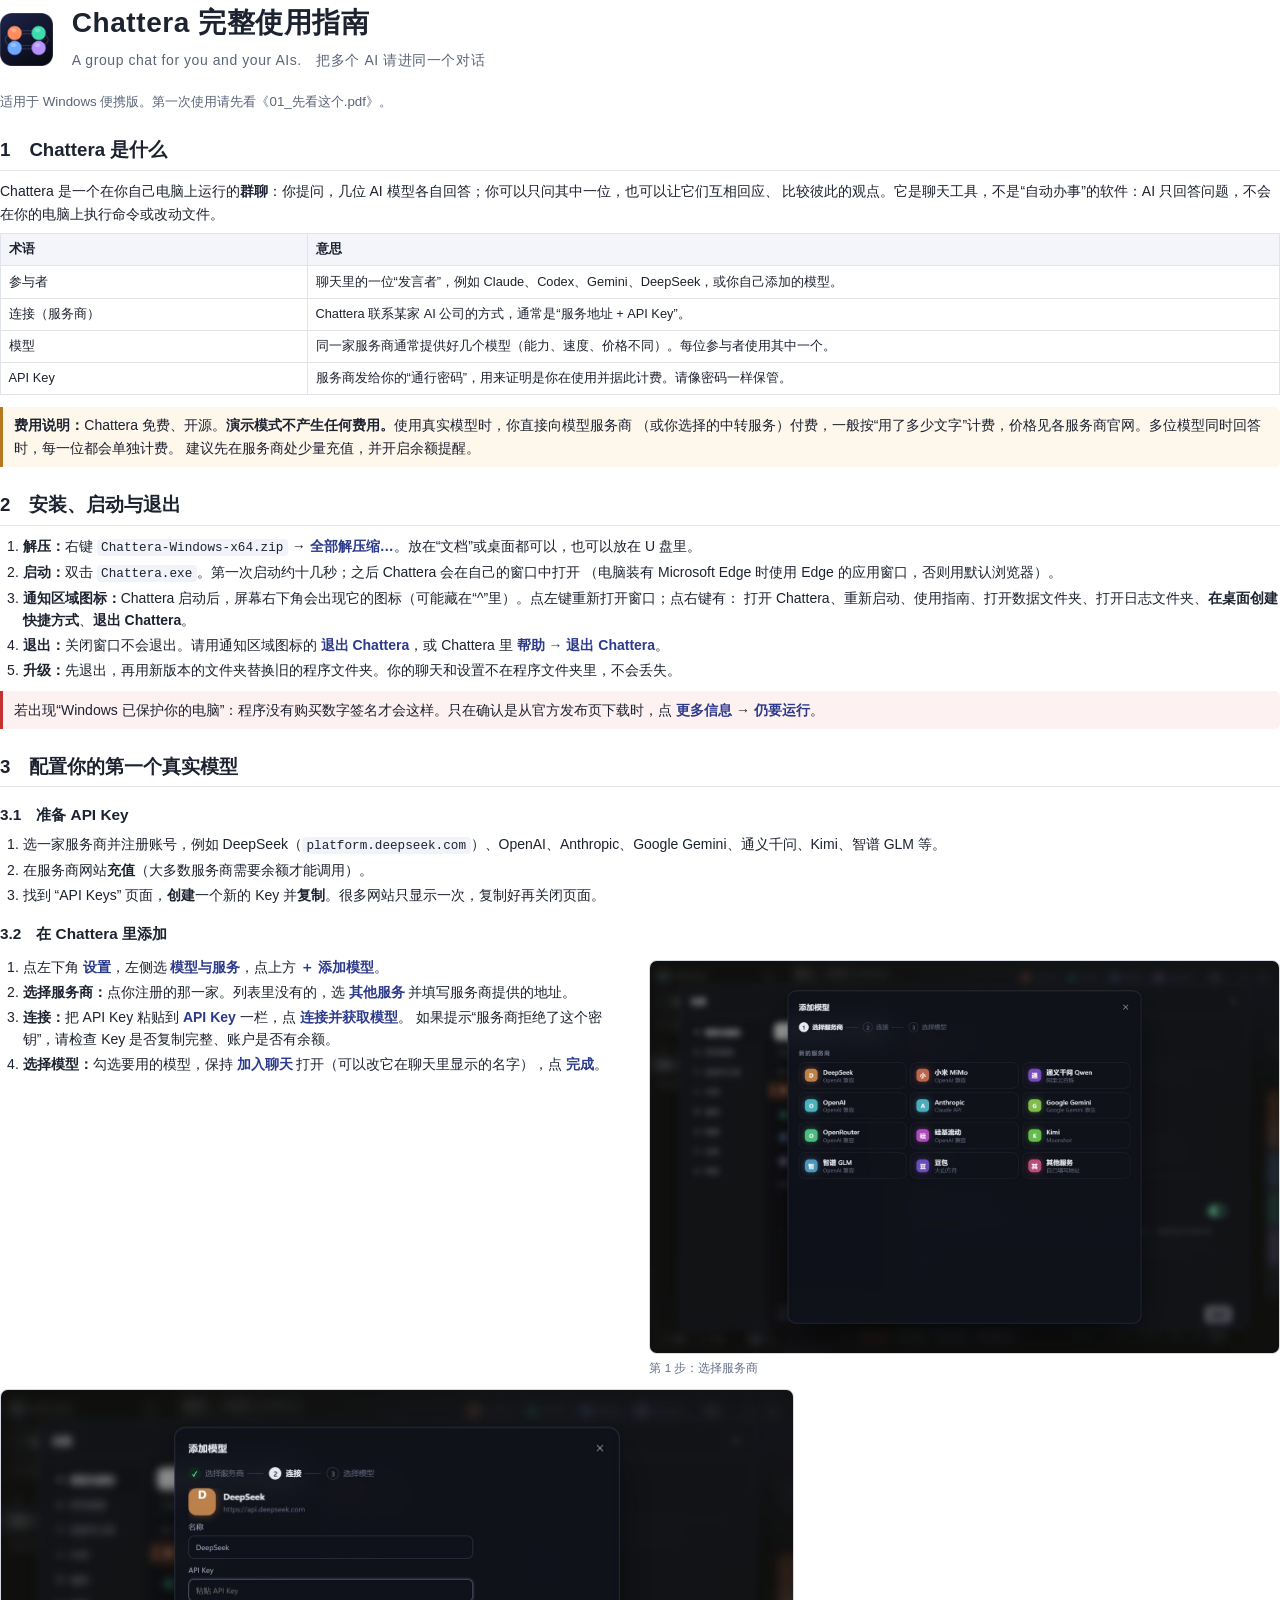
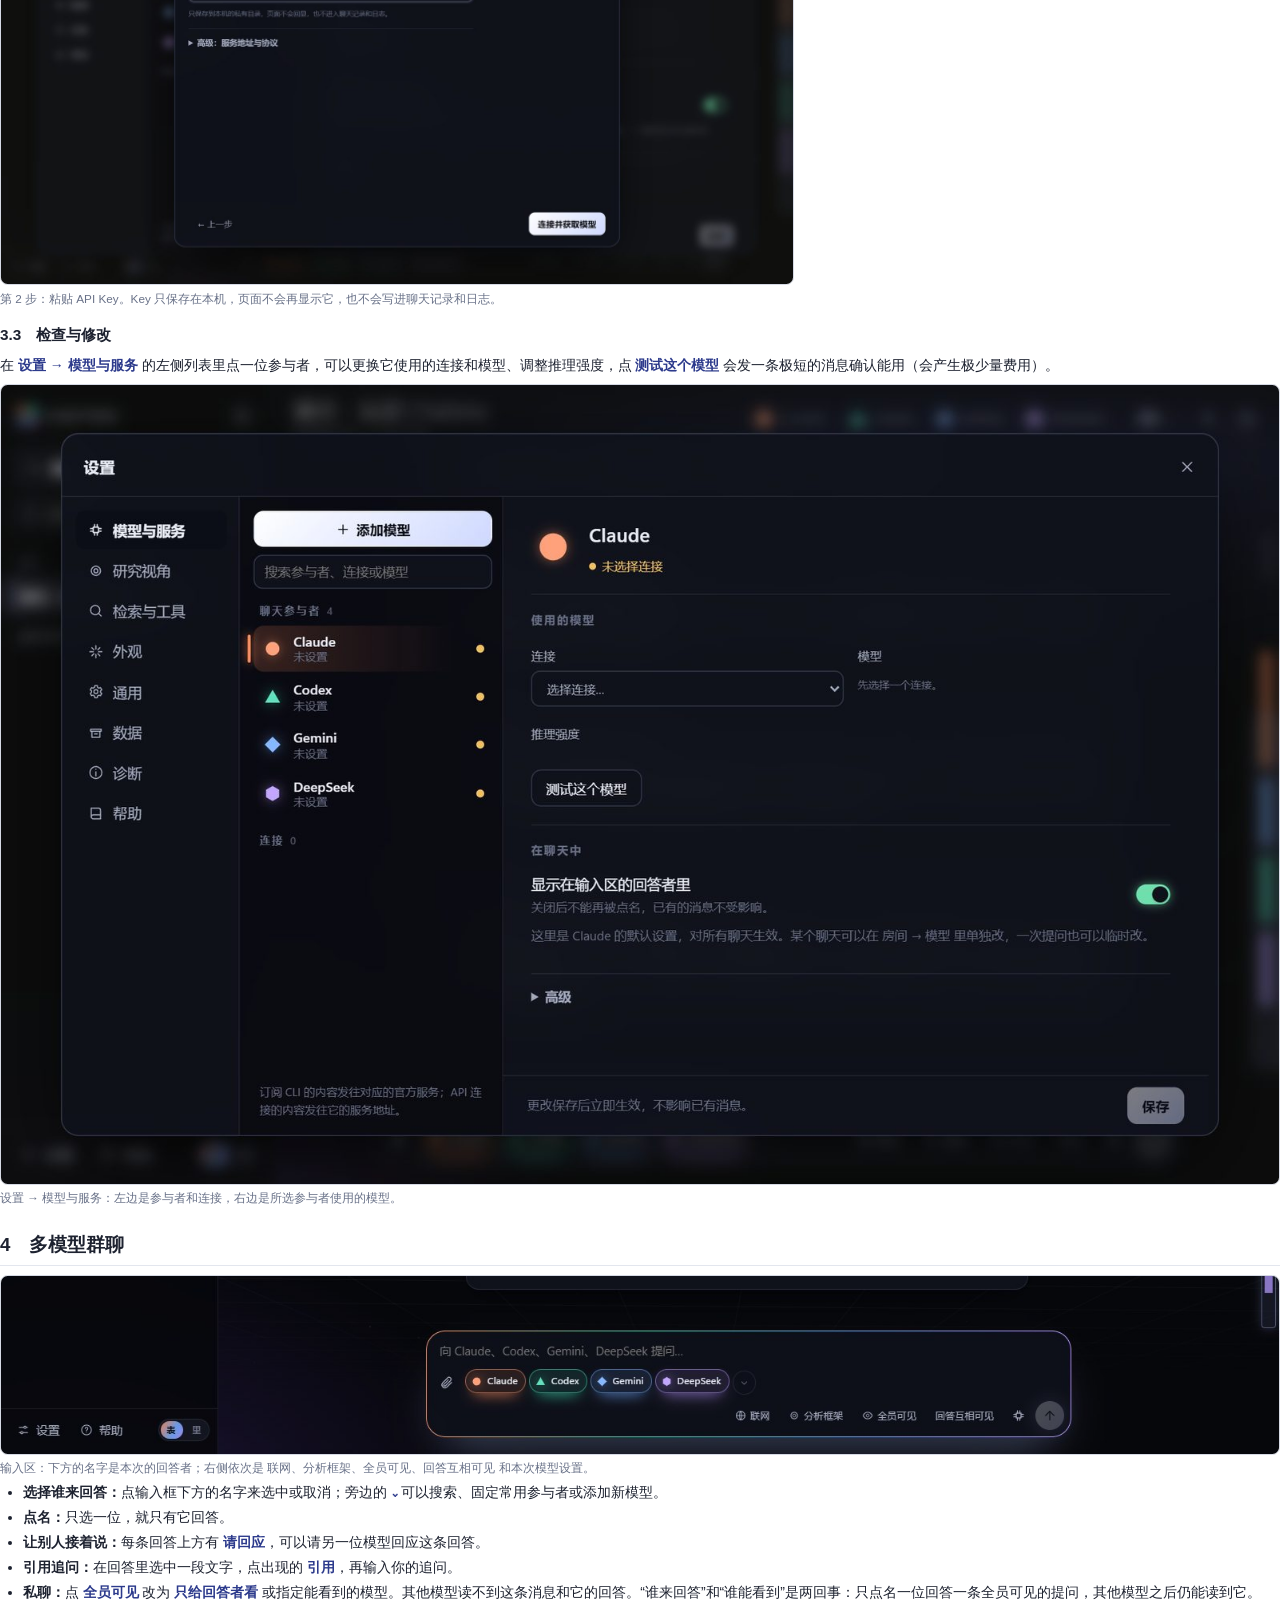
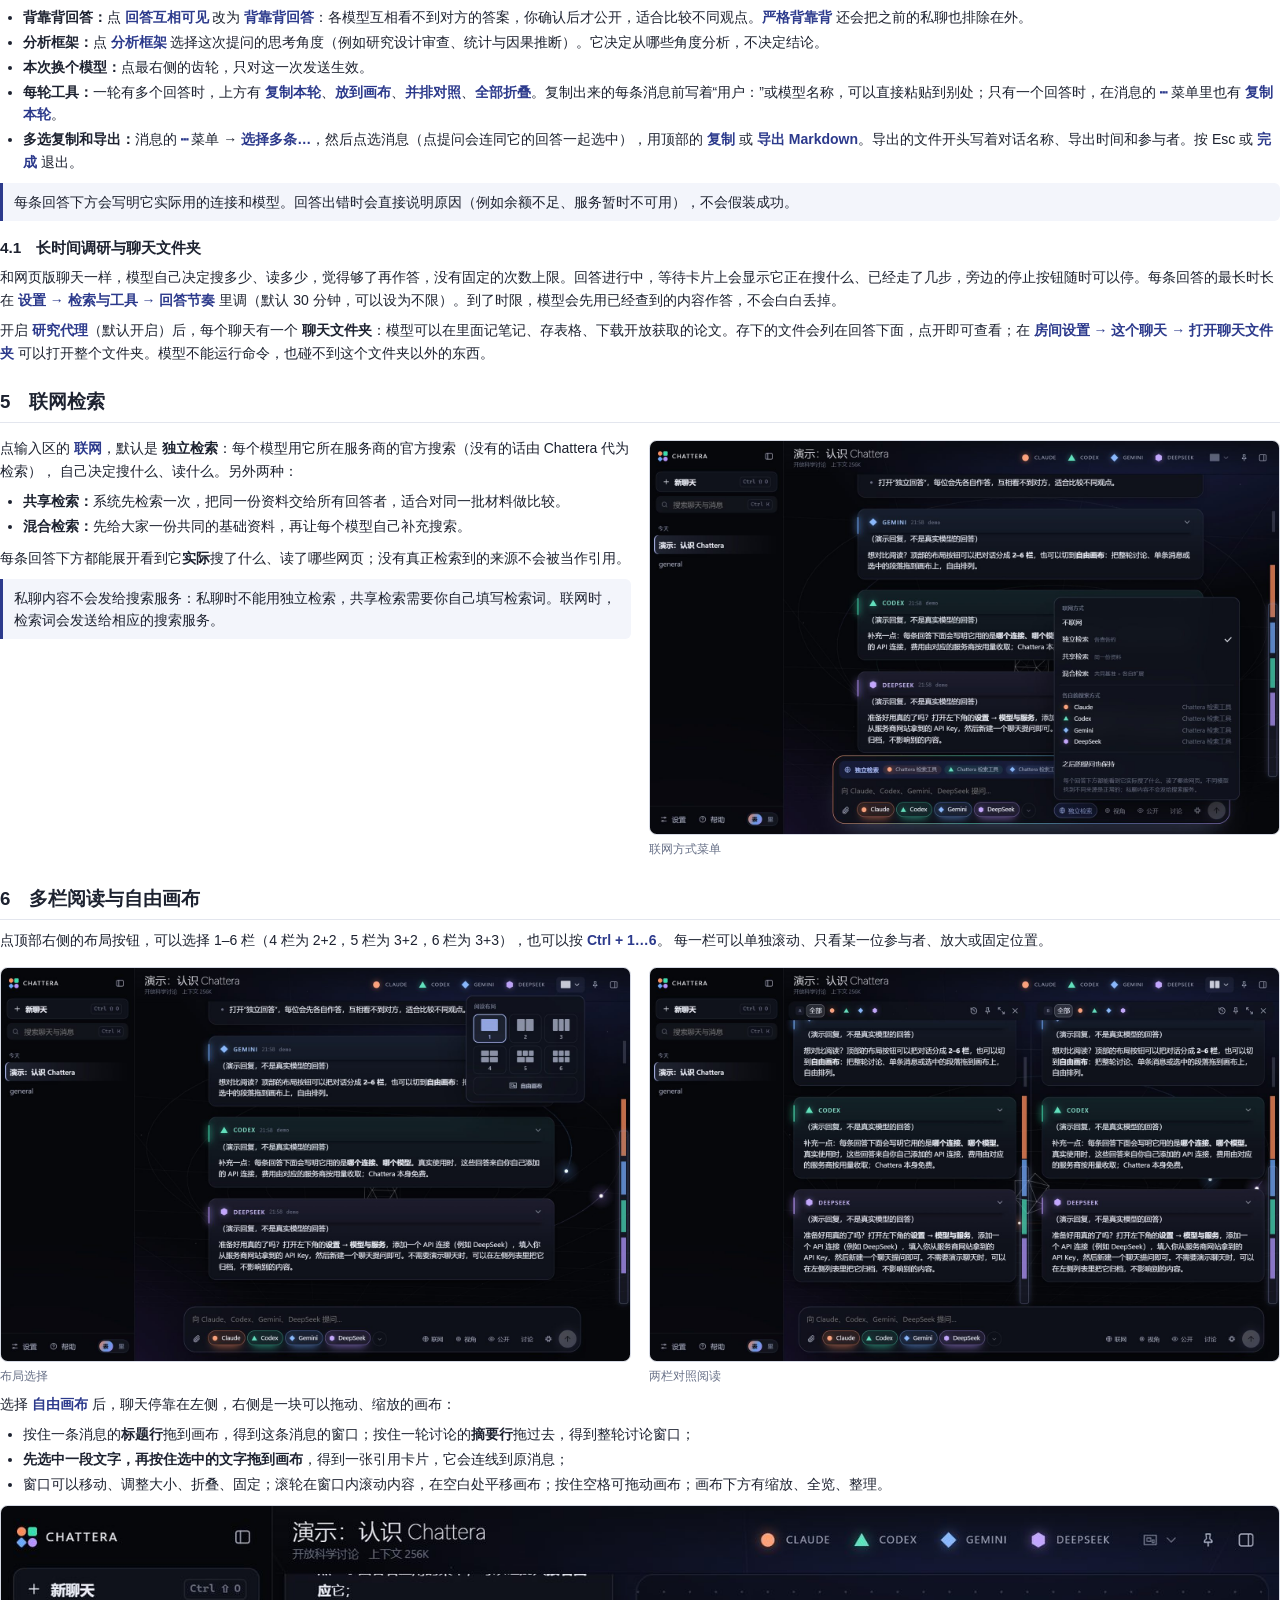
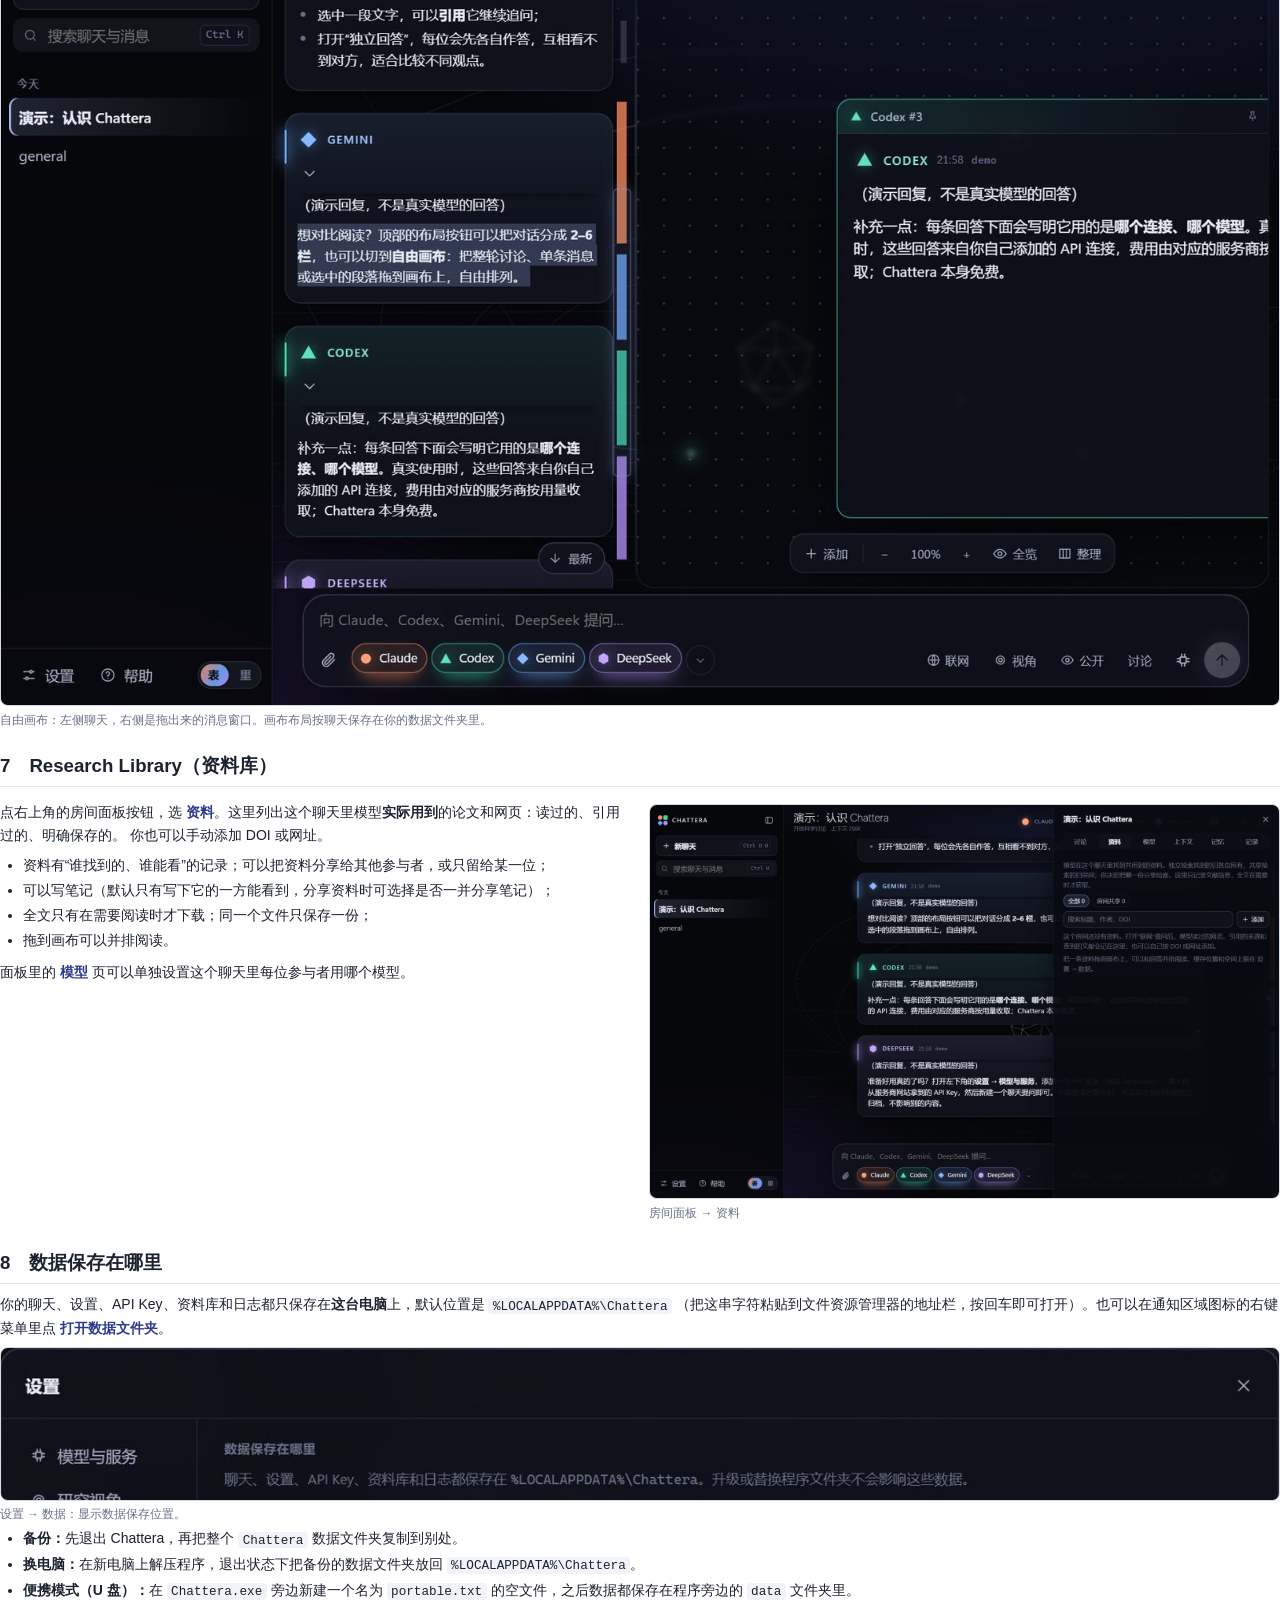
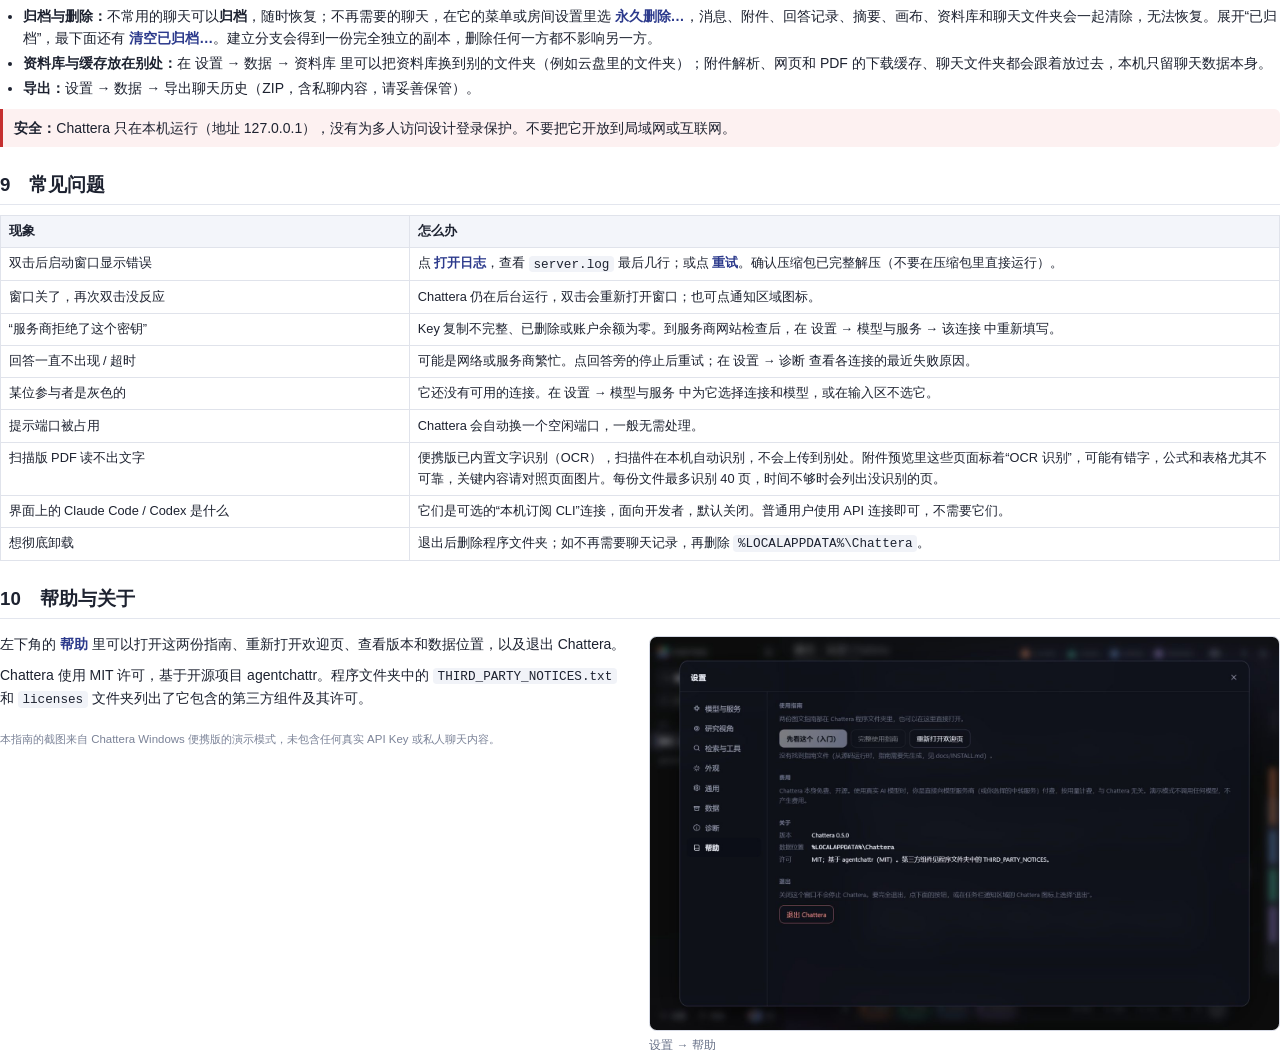
==== commit 17c1163c: "Chattera 0.2.5: whole history for CLIs, cache across turns, copy and export - Context budget: no too" ====
--- a/docs/user-guide/02_full.html
+++ b/docs/user-guide/02_full.html
@@ -75,7 +75,8 @@
   <li><b>背靠背回答：</b>点 <b class="ui">回答互相可见</b> 改为 <b class="ui">背靠背回答</b>：各模型互相看不到对方的答案，你确认后才公开，适合比较不同观点。<b class="ui">严格背靠背</b> 还会把之前的私聊也排除在外。</li>
   <li><b>分析框架：</b>点 <b class="ui">分析框架</b> 选择这次提问的思考角度（例如研究设计审查、统计与因果推断）。它决定从哪些角度分析，不决定结论。</li>
   <li><b>本次换个模型：</b>点最右侧的齿轮，只对这一次发送生效。</li>
-  <li><b>每轮工具：</b>一轮有多个回答时，上方有 <b class="ui">复制本轮</b>（复制为 Markdown）、<b class="ui">放到画布</b>、<b class="ui">并排对照</b>、<b class="ui">全部折叠</b>。</li>
+  <li><b>每轮工具：</b>一轮有多个回答时，上方有 <b class="ui">复制本轮</b>、<b class="ui">放到画布</b>、<b class="ui">并排对照</b>、<b class="ui">全部折叠</b>。复制出来的每条消息前写着“用户：”或模型名称，可以直接粘贴到别处；只有一个回答时，在消息的 <b class="ui">⋯</b> 菜单里也有 <b class="ui">复制本轮</b>。</li>
+  <li><b>多选复制和导出：</b>消息的 <b class="ui">⋯</b> 菜单 → <b class="ui">选择多条…</b>，然后点选消息（点提问会连同它的回答一起选中），用顶部的 <b class="ui">复制</b> 或 <b class="ui">导出 Markdown</b>。导出的文件开头写着对话名称、导出时间和参与者。按 Esc 或 <b class="ui">完成</b> 退出。</li>
 </ul>
 <div class="note">每条回答下方会写明它实际用的连接和模型。回答出错时会直接说明原因（例如余额不足、服务暂时不可用），不会假装成功。</div>
 <h3>4.1　长时间调研与聊天文件夹</h3>
